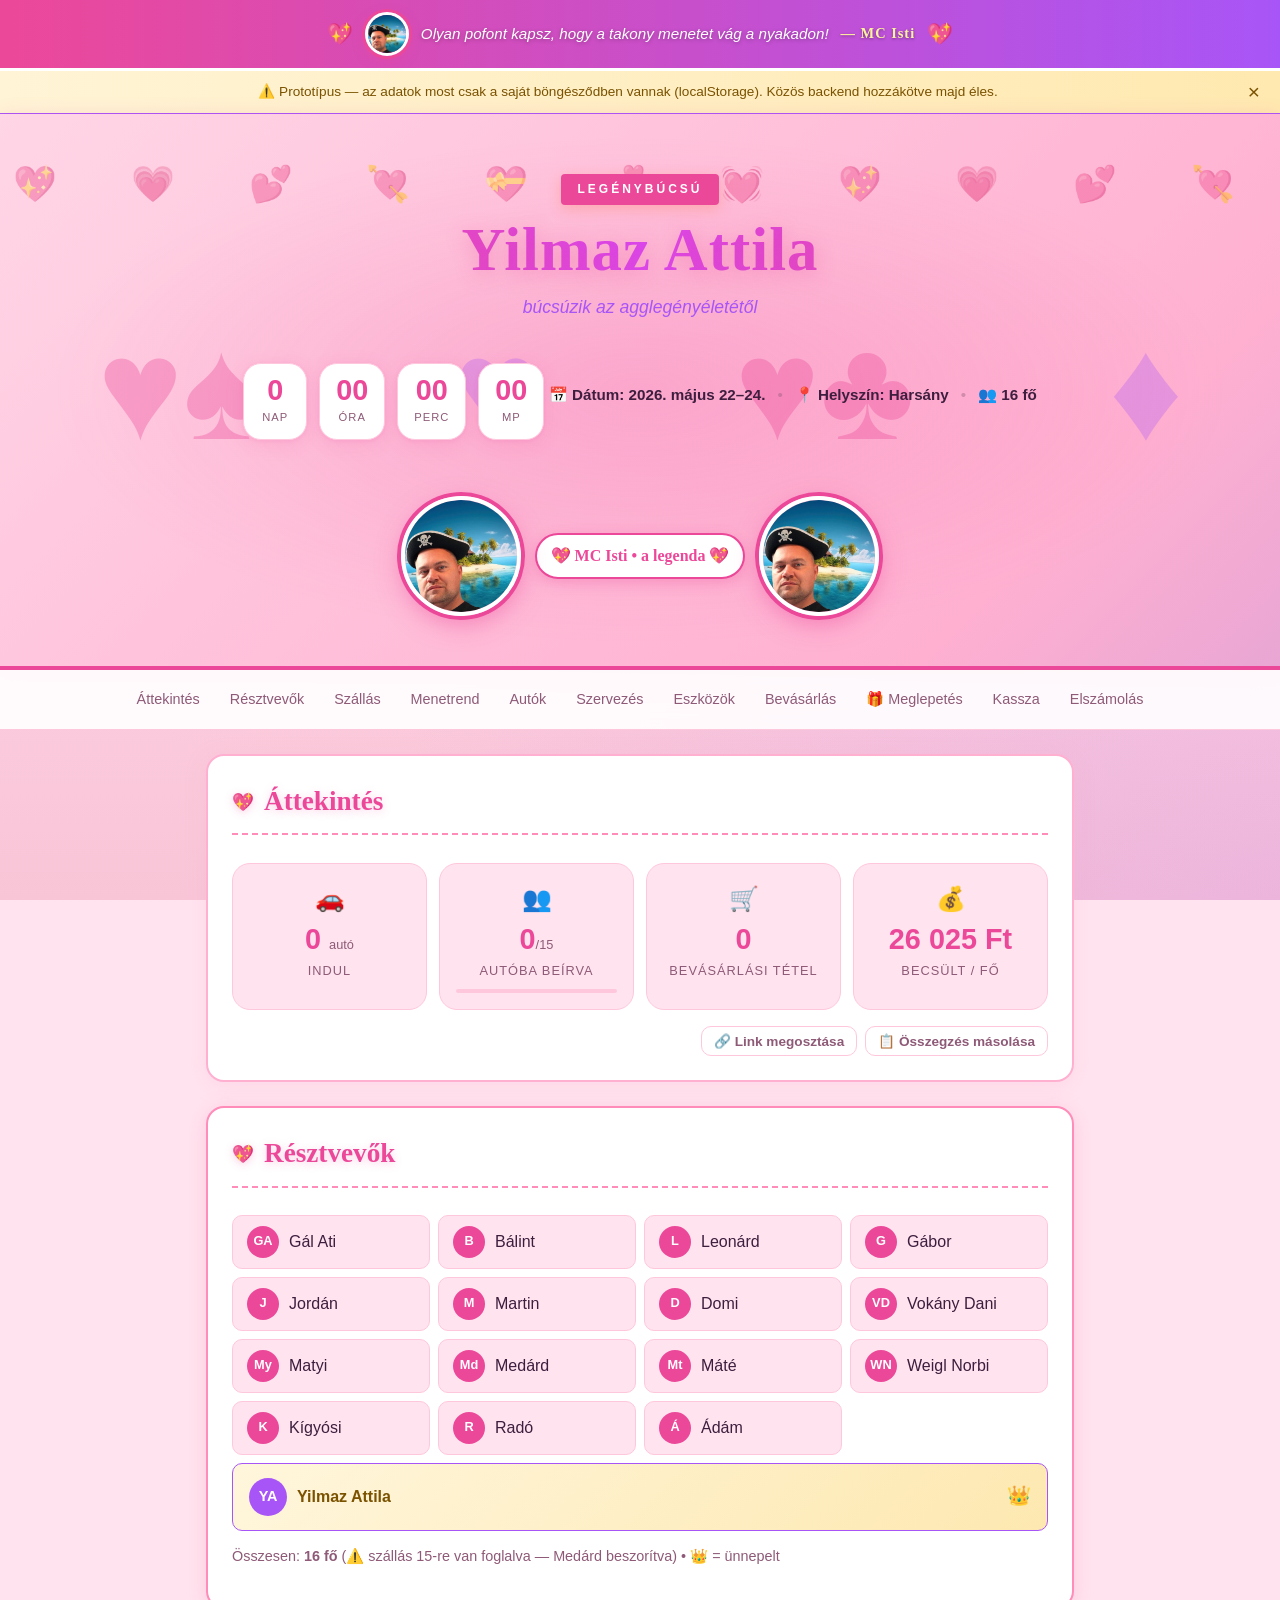
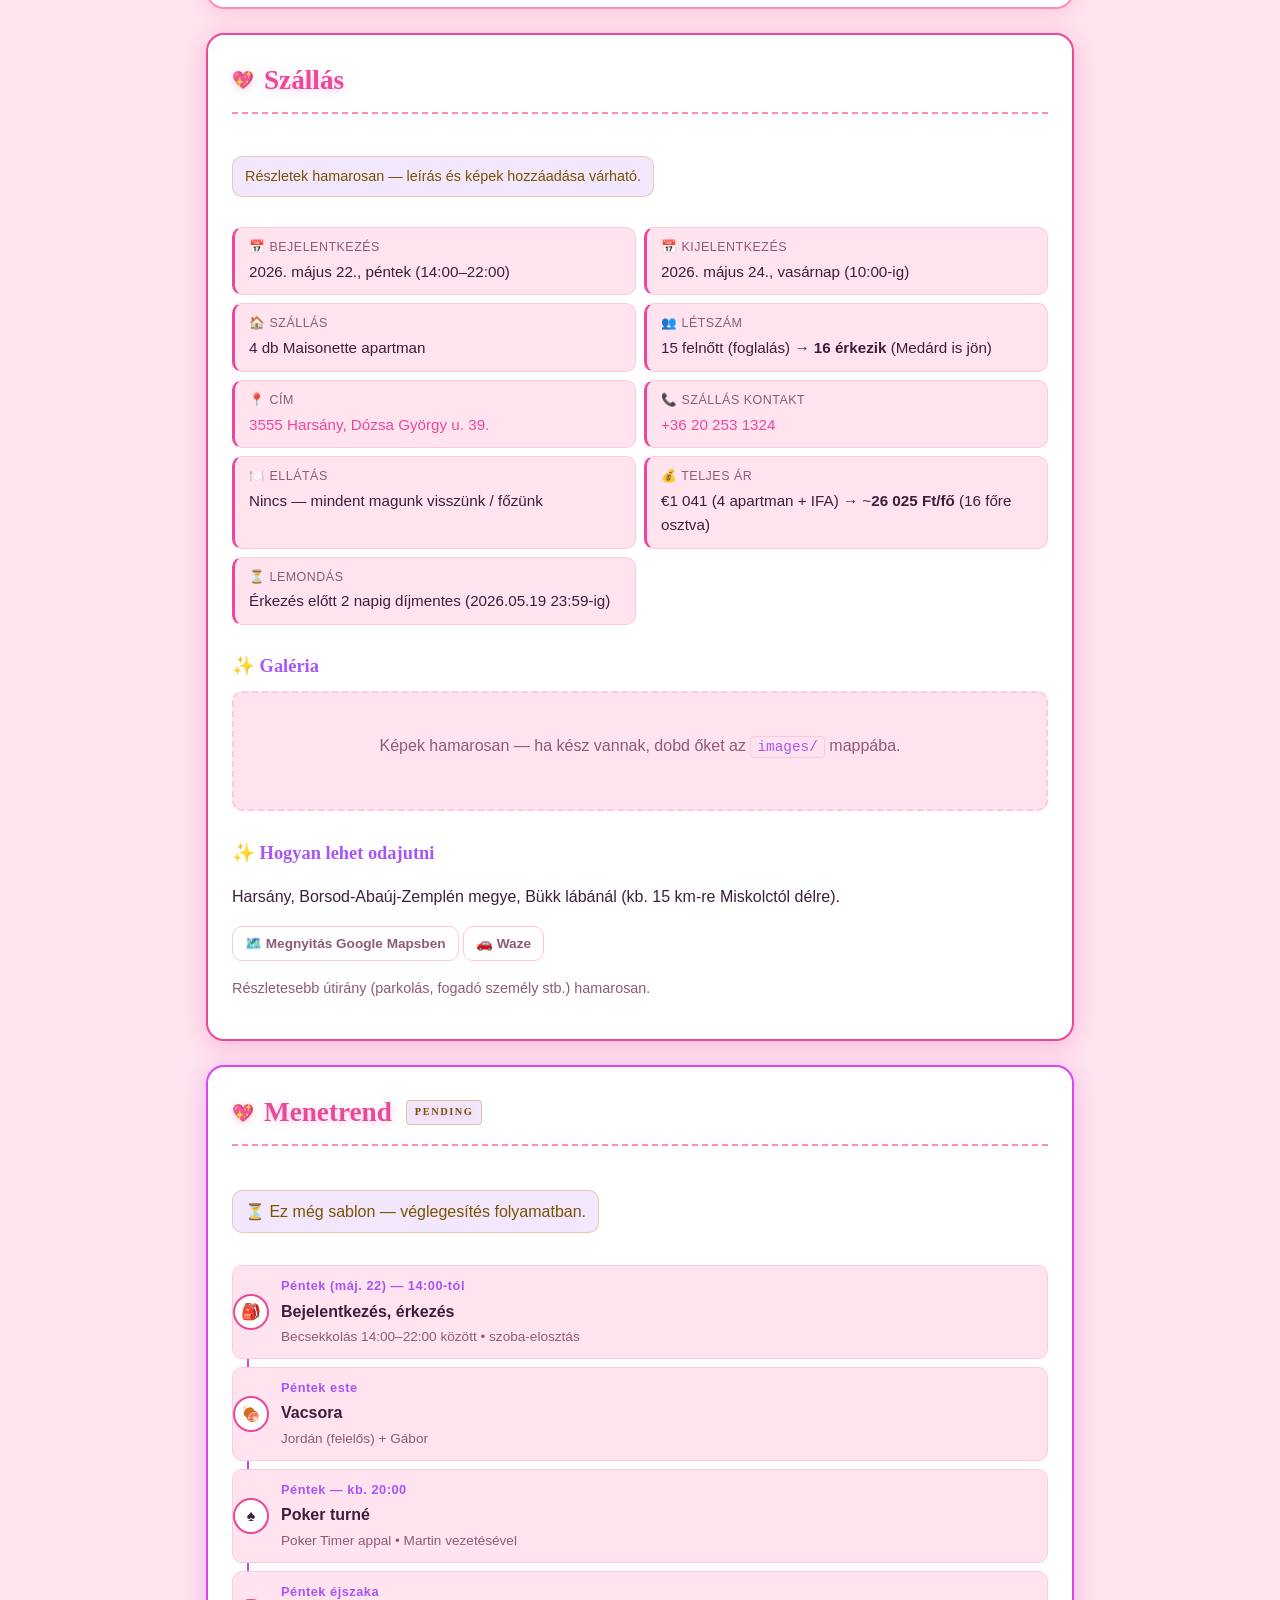
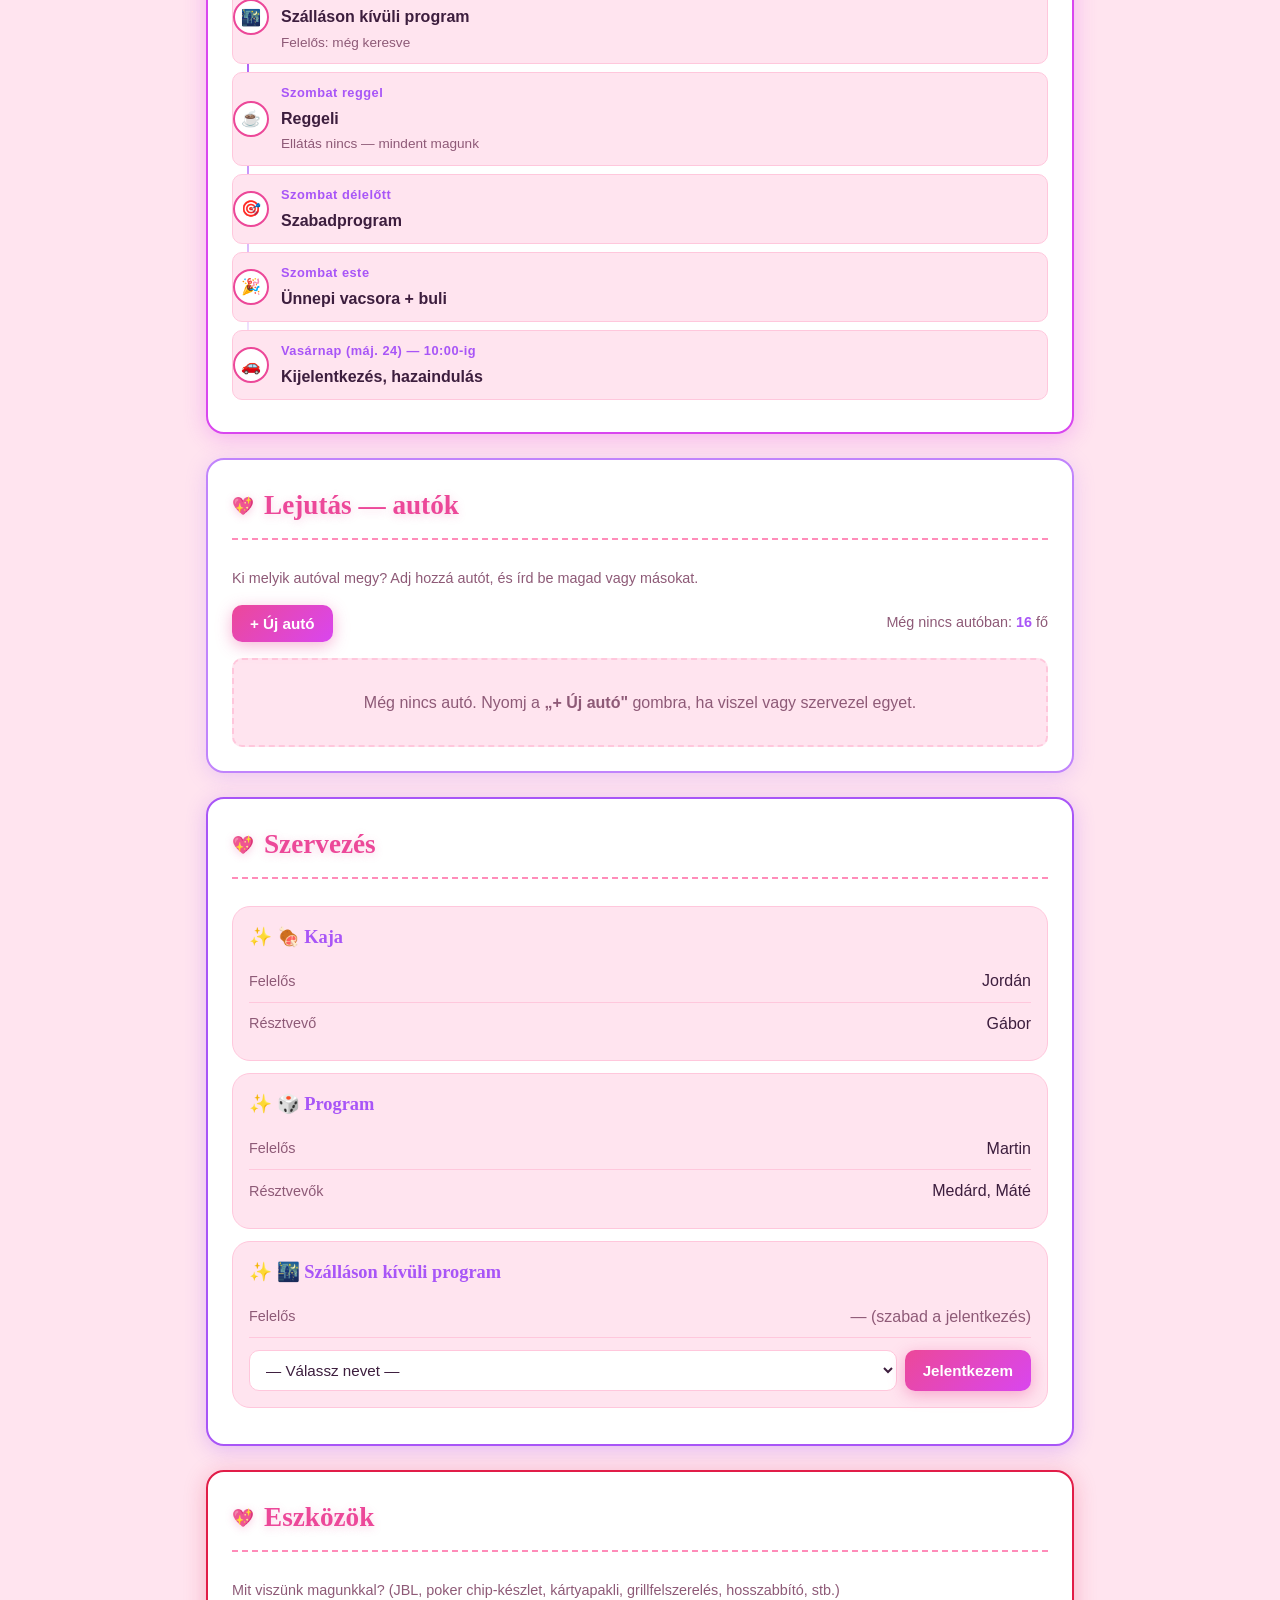
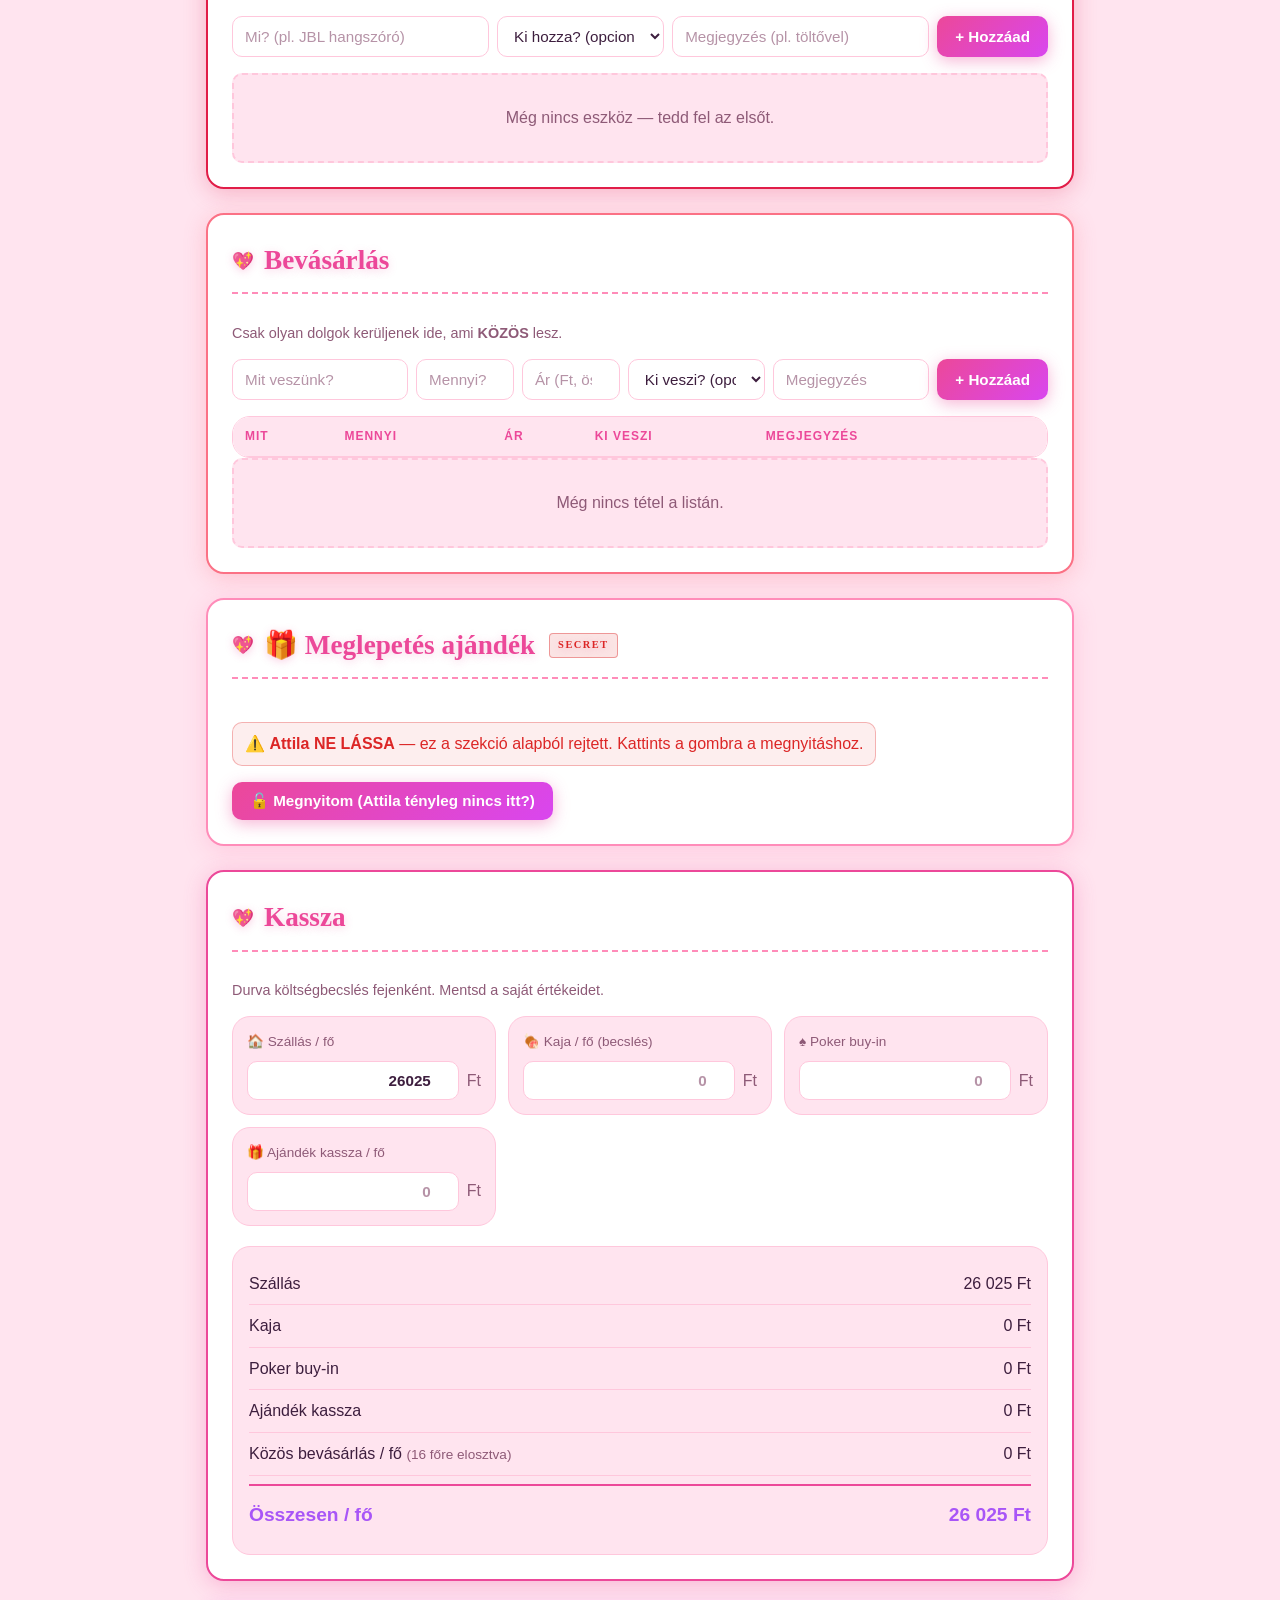
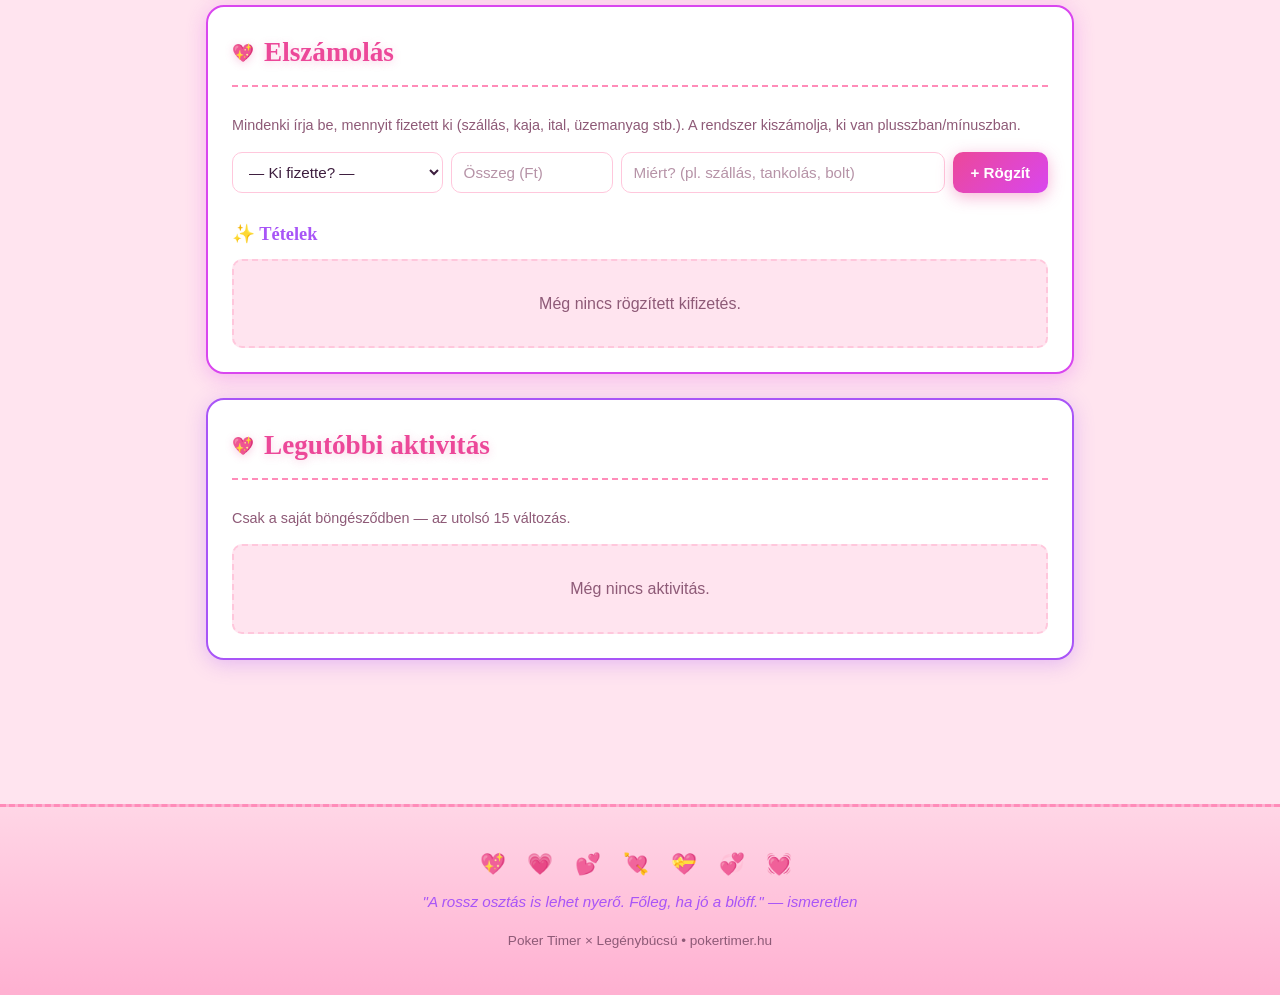
==== legenybucsu/index.html @ 1fa62fbf "Add legénybúcsú landing page at /legenybucsu/ Bachelor party organization page for Yilmaz Attila (20" ====
<!DOCTYPE html>
<html lang="hu">
<head>
    <meta charset="UTF-8">
    <meta name="viewport" content="width=device-width, initial-scale=1.0">
    <meta name="robots" content="noindex, nofollow">
    <meta name="theme-color" content="#0f1419">
    <title>Yilmaz Attila legénybúcsúja</title>
    <link rel="stylesheet" href="styles.css">
    <link rel="icon" href="data:image/svg+xml,%3Csvg xmlns='http://www.w3.org/2000/svg' viewBox='0 0 100 100'%3E%3Ctext y='.9em' font-size='90'%3E♠%3C/text%3E%3C/svg%3E">
</head>
<body>

<div class="quote-ticker" id="quoteTicker" aria-live="polite">
    <img class="quote-ticker-avatar" id="quoteTickerAvatar" src="images/mc-isti-1.jpg" alt="MC Isti" onerror="this.style.display='none'">
    <span class="quote-ticker-text" id="quoteTickerText">…</span>
    <span class="quote-ticker-author">— MC Isti</span>
</div>

<div class="prototype-banner" id="prototypeBanner">
    ⚠️ Prototípus — az adatok most csak a saját böngésződben vannak (localStorage). Közös backend hozzákötve majd éles.
    <button class="banner-dismiss" onclick="document.getElementById('prototypeBanner').style.display='none'" aria-label="Bezár">×</button>
</div>

<header class="hero">
    <div class="hero-suits" aria-hidden="true">
        <span>♠</span><span>♥</span><span>♣</span><span>♦</span>
    </div>
    <div class="hero-inner">
        <div class="hero-badge">LEGÉNYBÚCSÚ</div>
        <h1>Yilmaz Attila</h1>
        <p class="hero-subtitle">búcsúzik az agglegényéletétől</p>

        <div class="countdown" id="countdown" style="display:none;">
            <div class="countdown-item"><span class="countdown-value" id="cdDays">—</span><span class="countdown-label">nap</span></div>
            <div class="countdown-item"><span class="countdown-value" id="cdHours">—</span><span class="countdown-label">óra</span></div>
            <div class="countdown-item"><span class="countdown-value" id="cdMinutes">—</span><span class="countdown-label">perc</span></div>
            <div class="countdown-item"><span class="countdown-value" id="cdSeconds">—</span><span class="countdown-label">mp</span></div>
        </div>

        <div class="hero-meta">
            <span id="dateLabel">📅 <strong>Dátum: TBD</strong></span>
            <span class="dot">•</span>
            <span id="placeLabel">📍 <strong>Helyszín: TBD</strong></span>
            <span class="dot">•</span>
            <span>👥 <strong>16 fő</strong></span>
        </div>

        <div class="mc-isti-gallery">
            <img src="images/mc-isti-1.jpg" alt="MC Isti" class="mc-isti-photo" onerror="this.style.display='none'">
            <div class="mc-isti-caption">💖 MC Isti • a legenda 💖</div>
            <img src="images/mc-isti-2.jpg" alt="MC Isti" class="mc-isti-photo" onerror="this.style.display='none'">
        </div>
    </div>
</header>

<nav class="main-nav">
    <a href="#dashboard">Áttekintés</a>
    <a href="#reszvevok">Résztvevők</a>
    <a href="#szallas">Szállás</a>
    <a href="#menetrend">Menetrend</a>
    <a href="#lejutas">Autók</a>
    <a href="#szervezes">Szervezés</a>
    <a href="#eszkozok">Eszközök</a>
    <a href="#bevasarlas">Bevásárlás</a>
    <a href="#meglepetes">🎁 Meglepetés</a>
    <a href="#koltsegek">Kassza</a>
    <a href="#elszamolas">Elszámolás</a>
</nav>

<main>

<!-- DASHBOARD -->
<section id="dashboard" class="card dashboard">
    <h2>Áttekintés</h2>
    <div class="stat-grid">
        <div class="stat-item">
            <div class="stat-icon">🚗</div>
            <div class="stat-value"><span id="statCars">0</span> <span class="stat-sub">autó</span></div>
            <div class="stat-label">indul</div>
        </div>
        <div class="stat-item">
            <div class="stat-icon">👥</div>
            <div class="stat-value"><span id="statAssigned">0</span><span class="stat-sub">/15</span></div>
            <div class="stat-label">autóba beírva</div>
            <div class="progress-bar"><div class="progress-fill" id="assignedProgress"></div></div>
        </div>
        <div class="stat-item">
            <div class="stat-icon">🛒</div>
            <div class="stat-value"><span id="statShopItems">0</span></div>
            <div class="stat-label">bevásárlási tétel</div>
        </div>
        <div class="stat-item">
            <div class="stat-icon">💰</div>
            <div class="stat-value"><span id="statCostPerPerson">0</span> Ft</div>
            <div class="stat-label">becsült / fő</div>
        </div>
    </div>
    <div class="quick-actions">
        <button class="btn btn-ghost btn-sm" id="btnShare">🔗 Link megosztása</button>
        <button class="btn btn-ghost btn-sm" id="btnExport">📋 Összegzés másolása</button>
    </div>
</section>

<!-- RÉSZTVEVŐK -->
<section id="reszvevok" class="card">
    <h2>Résztvevők</h2>
    <ul class="participants" id="participantsList"></ul>
    <p class="muted">Összesen: <strong>16 fő</strong> (⚠️ szállás 15-re van foglalva — Medárd beszorítva) • 👑 = ünnepelt</p>
</section>

<!-- SZÁLLÁS -->
<section id="szallas" class="card">
    <h2>Szállás</h2>
    <p class="muted placeholder-note">Részletek hamarosan — leírás és képek hozzáadása várható.</p>

    <div class="szallas-facts">
        <div class="fact"><span class="fact-label">📅 Bejelentkezés</span><span class="fact-value">2026. május 22., péntek (14:00–22:00)</span></div>
        <div class="fact"><span class="fact-label">📅 Kijelentkezés</span><span class="fact-value">2026. május 24., vasárnap (10:00-ig)</span></div>
        <div class="fact"><span class="fact-label">🏠 Szállás</span><span class="fact-value">4 db Maisonette apartman</span></div>
        <div class="fact"><span class="fact-label">👥 Létszám</span><span class="fact-value">15 felnőtt (foglalás) → <strong>16 érkezik</strong> (Medárd is jön)</span></div>
        <div class="fact"><span class="fact-label">📍 Cím</span><span class="fact-value"><a href="https://maps.google.com/?q=3555+Hars%C3%A1ny%2C+D%C3%B3zsa+Gy%C3%B6rgy+u.+39." target="_blank" rel="noopener">3555 Harsány, Dózsa György u. 39.</a></span></div>
        <div class="fact"><span class="fact-label">📞 Szállás kontakt</span><span class="fact-value"><a href="tel:+36202531324">+36 20 253 1324</a></span></div>
        <div class="fact"><span class="fact-label">🍽️ Ellátás</span><span class="fact-value">Nincs — mindent magunk visszünk / főzünk</span></div>
        <div class="fact"><span class="fact-label">💰 Teljes ár</span><span class="fact-value">€1 041 (4 apartman + IFA) → ~<strong>26 025 Ft/fő</strong> (16 főre osztva)</span></div>
        <div class="fact"><span class="fact-label">⏳ Lemondás</span><span class="fact-value">Érkezés előtt 2 napig díjmentes (2026.05.19 23:59-ig)</span></div>
    </div>

    <h3>Galéria</h3>
    <div class="gallery" id="szallasGaleria">
        <div class="gallery-placeholder">Képek hamarosan — ha kész vannak, dobd őket az <code>images/</code> mappába.</div>
    </div>

    <h3>Hogyan lehet odajutni</h3>
    <p>Harsány, Borsod-Abaúj-Zemplén megye, Bükk lábánál (kb. 15 km-re Miskolctól délre).</p>
    <p>
        <a class="btn btn-ghost btn-sm" href="https://maps.google.com/?q=3555+Hars%C3%A1ny%2C+D%C3%B3zsa+Gy%C3%B6rgy+u.+39." target="_blank" rel="noopener">🗺️ Megnyitás Google Mapsben</a>
        <a class="btn btn-ghost btn-sm" href="https://waze.com/ul?q=3555%20Hars%C3%A1ny%2C%20D%C3%B3zsa%20Gy%C3%B6rgy%20u.%2039." target="_blank" rel="noopener">🚗 Waze</a>
    </p>
    <p class="muted">Részletesebb útirány (parkolás, fogadó személy stb.) hamarosan.</p>
</section>

<!-- MENETREND -->
<section id="menetrend" class="card">
    <h2>Menetrend <span class="pending-badge">PENDING</span></h2>
    <p class="placeholder-note">⏳ Ez még sablon — véglegesítés folyamatban.</p>
    <ol class="timeline" id="timelineList"></ol>
</section>

<!-- LEJUTÁS / AUTÓK -->
<section id="lejutas" class="card">
    <h2>Lejutás — autók</h2>
    <p class="muted">Ki melyik autóval megy? Adj hozzá autót, és írd be magad vagy másokat.</p>

    <div class="toolbar">
        <button class="btn btn-primary" id="btnAddCar">+ Új autó</button>
        <span class="stat">Még nincs autóban: <strong id="unassignedCount">15</strong> fő</span>
    </div>

    <div id="unassignedList" class="unassigned-list" style="display:none;"></div>

    <div id="carsContainer" class="cars-grid"></div>

    <div class="empty-state" id="carsEmpty" style="display:none;">
        Még nincs autó. Nyomj a <strong>„+ Új autó"</strong> gombra, ha viszel vagy szervezel egyet.
    </div>
</section>

<!-- SZERVEZÉS -->
<section id="szervezes" class="card">
    <h2>Szervezés</h2>

    <div class="category">
        <div class="category-header">
            <h3>🍖 Kaja</h3>
        </div>
        <div class="role-row">
            <span class="role-label">Felelős</span>
            <span class="role-value">Jordán</span>
        </div>
        <div class="role-row">
            <span class="role-label">Résztvevő</span>
            <span class="role-value">Gábor</span>
        </div>
    </div>

    <div class="category">
        <div class="category-header">
            <h3>🎲 Program</h3>
        </div>
        <div class="role-row">
            <span class="role-label">Felelős</span>
            <span class="role-value">Martin</span>
        </div>
        <div class="role-row">
            <span class="role-label">Résztvevők</span>
            <span class="role-value">Medárd, Máté</span>
        </div>
    </div>

    <div class="category">
        <div class="category-header">
            <h3>🌃 Szálláson kívüli program</h3>
        </div>
        <div class="role-row">
            <span class="role-label">Felelős</span>
            <span class="role-value" id="kulsoFelelosLabel">— (szabad a jelentkezés)</span>
        </div>
        <div class="volunteer-row" id="kulsoVolunteerRow">
            <select id="kulsoVolunteerSelect"></select>
            <button class="btn btn-primary" id="btnKulsoVolunteer">Jelentkezem</button>
        </div>
        <button class="btn btn-ghost btn-sm" id="btnKulsoClear" style="display:none;">Lemondom</button>
    </div>
</section>

<!-- ESZKÖZÖK -->
<section id="eszkozok" class="card">
    <h2>Eszközök</h2>
    <p class="muted">Mit viszünk magunkkal? (JBL, poker chip-készlet, kártyapakli, grillfelszerelés, hosszabbító, stb.)</p>

    <form class="eszkoz-form" id="eszkozForm">
        <input type="text" id="eszkozName" placeholder="Mi? (pl. JBL hangszóró)" required>
        <select id="eszkozBringer">
            <option value="">Ki hozza? (opcionális)</option>
        </select>
        <input type="text" id="eszkozNote" placeholder="Megjegyzés (pl. töltővel)">
        <button class="btn btn-primary" type="submit">+ Hozzáad</button>
    </form>

    <ul class="eszkoz-list" id="eszkozList"></ul>
    <div class="empty-state" id="eszkozEmpty">Még nincs eszköz — tedd fel az elsőt.</div>
</section>

<!-- BEVÁSÁRLÁS -->
<section id="bevasarlas" class="card">
    <h2>Bevásárlás</h2>
    <p class="muted">Csak olyan dolgok kerüljenek ide, ami <strong>KÖZÖS</strong> lesz.</p>

    <form class="shopping-form" id="shoppingForm">
        <input type="text" id="shopItem" placeholder="Mit veszünk?" required>
        <input type="text" id="shopQty" placeholder="Mennyi?" required>
        <input type="number" id="shopPrice" placeholder="Ár (Ft, összesen)" min="0" step="100">
        <select id="shopBuyer">
            <option value="">Ki veszi? (opcionális)</option>
        </select>
        <input type="text" id="shopNote" placeholder="Megjegyzés">
        <button class="btn btn-primary" type="submit">+ Hozzáad</button>
    </form>

    <div class="shopping-wrapper">
        <table class="shopping-table" id="shoppingTable">
            <thead>
                <tr>
                    <th>Mit</th>
                    <th>Mennyi</th>
                    <th>Ár</th>
                    <th>Ki veszi</th>
                    <th>Megjegyzés</th>
                    <th></th>
                </tr>
            </thead>
            <tbody id="shoppingTbody"></tbody>
            <tfoot id="shoppingTfoot"></tfoot>
        </table>
    </div>

    <div class="empty-state" id="shoppingEmpty">Még nincs tétel a listán.</div>
</section>

<!-- MEGLEPETÉS / AJÁNDÉK -->
<section id="meglepetes" class="card meglepetes-locked">
    <h2>🎁 Meglepetés ajándék <span class="pending-badge" style="background:rgba(220,38,38,0.12);color:#dc2626;border-color:rgba(220,38,38,0.4);">SECRET</span></h2>
    <p class="placeholder-note" style="color:#dc2626; background:rgba(220,38,38,0.08); border-color:rgba(220,38,38,0.3);">
        ⚠️ <strong>Attila NE LÁSSA</strong> — ez a szekció alapból rejtett. Kattints a gombra a megnyitáshoz.
    </p>

    <div class="meglepetes-content" id="meglepetesContent">
        <p class="muted">Ki mit hoz / mit vállal az ünnepelt meglepetésére, és ki mennyivel száll be a közös ajándékba.</p>

        <form class="meglepetes-form" id="meglepetesForm">
            <input type="text" id="meglepetesWhat" placeholder="Mi? (pl. gravírozott whisky üveg)" required>
            <select id="meglepetesWho">
                <option value="">Ki hozza / vállalja?</option>
            </select>
            <input type="number" id="meglepetesAmount" placeholder="Hozzájárulás (Ft)" min="0" step="500">
            <input type="text" id="meglepetesNote" placeholder="Megjegyzés">
            <button class="btn btn-primary" type="submit">+ Hozzáad</button>
        </form>

        <ul class="meglepetes-list" id="meglepetesList"></ul>
        <div class="empty-state" id="meglepetesEmpty">Még semmi — tedd fel az első ötletet.</div>
        <div class="meglepetes-total" id="meglepetesTotal"></div>
    </div>

    <button class="btn btn-ghost" id="btnMeglepetesLock">🔒 Bezárom</button>
    <button class="btn btn-primary" id="btnMeglepetesUnlock">🔓 Megnyitom (Attila tényleg nincs itt?)</button>
</section>

<!-- KÖLTSÉGEK / KASSZA -->
<section id="koltsegek" class="card">
    <h2>Kassza</h2>
    <p class="muted">Durva költségbecslés fejenként. Mentsd a saját értékeidet.</p>

    <div class="cost-inputs">
        <label class="cost-input">
            <span class="cost-label">🏠 Szállás / fő</span>
            <div class="cost-input-row">
                <input type="number" id="costAccommodation" min="0" step="1000" placeholder="0">
                <span>Ft</span>
            </div>
        </label>
        <label class="cost-input">
            <span class="cost-label">🍖 Kaja / fő (becslés)</span>
            <div class="cost-input-row">
                <input type="number" id="costFood" min="0" step="500" placeholder="0">
                <span>Ft</span>
            </div>
        </label>
        <label class="cost-input">
            <span class="cost-label">♠️ Poker buy-in</span>
            <div class="cost-input-row">
                <input type="number" id="costPoker" min="0" step="500" placeholder="0">
                <span>Ft</span>
            </div>
        </label>
        <label class="cost-input">
            <span class="cost-label">🎁 Ajándék kassza / fő</span>
            <div class="cost-input-row">
                <input type="number" id="costGift" min="0" step="500" placeholder="0">
                <span>Ft</span>
            </div>
        </label>
    </div>

    <div class="cost-breakdown" id="costBreakdown">
        <div class="cost-row"><span>Szállás</span><span id="cbAccommodation">0 Ft</span></div>
        <div class="cost-row"><span>Kaja</span><span id="cbFood">0 Ft</span></div>
        <div class="cost-row"><span>Poker buy-in</span><span id="cbPoker">0 Ft</span></div>
        <div class="cost-row"><span>Ajándék kassza</span><span id="cbGift">0 Ft</span></div>
        <div class="cost-row"><span>Közös bevásárlás / fő <span class="muted-inline">(16 főre elosztva)</span></span><span id="cbShopping">0 Ft</span></div>
        <div class="cost-row cost-total"><span>Összesen / fő</span><span id="cbTotal">0 Ft</span></div>
    </div>
</section>

<!-- ELSZÁMOLÁS -->
<section id="elszamolas" class="card">
    <h2>Elszámolás</h2>
    <p class="muted">Mindenki írja be, mennyit fizetett ki (szállás, kaja, ital, üzemanyag stb.). A rendszer kiszámolja, ki van plusszban/mínuszban.</p>

    <form class="payment-form" id="paymentForm">
        <select id="payWho" required>
            <option value="">— Ki fizette? —</option>
        </select>
        <input type="number" id="payAmount" placeholder="Összeg (Ft)" min="0" step="100" required>
        <input type="text" id="payDesc" placeholder="Miért? (pl. szállás, tankolás, bolt)" required>
        <button class="btn btn-primary" type="submit">+ Rögzít</button>
    </form>

    <div class="payment-summary" id="paymentSummary"></div>

    <h3>Tételek</h3>
    <ul class="payment-list" id="paymentList"></ul>
    <div class="empty-state" id="paymentEmpty">Még nincs rögzített kifizetés.</div>
</section>

<!-- AKTIVITÁS -->
<section id="aktivitas" class="card">
    <h2>Legutóbbi aktivitás</h2>
    <p class="muted">Csak a saját böngésződben — az utolsó 15 változás.</p>
    <ul class="activity-list" id="activityList"></ul>
    <div class="empty-state" id="activityEmpty">Még nincs aktivitás.</div>
</section>

</main>

<footer class="site-footer">
    <p class="quote" id="pokerQuote">"…"</p>
    <p>Poker Timer × Legénybúcsú • <a href="https://pokertimer.hu">pokertimer.hu</a></p>
</footer>

<button class="fab" id="scrollTopBtn" aria-label="Fel">↑</button>

<!-- CAR MODAL -->
<div class="modal-backdrop" id="modalBackdrop">
    <div class="modal" id="carModal">
        <h3 id="carModalTitle">Új autó</h3>
        <form id="carForm">
            <label>Sofőr
                <select id="carDriver" required></select>
            </label>
            <label>Férőhely (sofőrrel együtt)
                <input type="number" id="carSeats" min="2" max="9" value="5" required>
            </label>
            <label>Indulás helye
                <input type="text" id="carFrom" placeholder="pl. Budapest, Deák tér">
            </label>
            <label>Indulási időpont
                <input type="text" id="carDeparture" placeholder="pl. péntek 15:00">
            </label>
            <label>Megjegyzés
                <input type="text" id="carNote" placeholder="pl. sörrel, hangosan">
            </label>
            <div class="modal-actions">
                <button type="button" class="btn btn-ghost" id="carCancel">Mégse</button>
                <button type="submit" class="btn btn-primary">Mentés</button>
            </div>
        </form>
    </div>
</div>

<div class="toast" id="toast" role="status" aria-live="polite"></div>

<script src="app.js"></script>
</body>
</html>
---- legenybucsu/styles.css ----
:root {
    --bg: #ffe4ef;
    --bg-elevated: #ffffff;
    --bg-card: #ffffff;
    --border: #ffc7dc;
    --border-strong: #ff8cb9;
    --text: #3d1e3e;
    --text-muted: #8e5a77;
    --text-dim: #b693a7;
    --accent: #ec4899;
    --accent-hover: #db2777;
    --accent-soft: rgba(236, 72, 153, 0.14);
    --gold: #a855f7;
    --gold-soft: rgba(168, 85, 247, 0.14);
    --danger: #e11d48;
    --success: #22c55e;
    --radius: 18px;
    --radius-sm: 10px;
    --shadow: 0 4px 18px rgba(236, 72, 153, 0.15), 0 1px 4px rgba(236, 72, 153, 0.1);
    --shadow-lg: 0 15px 50px rgba(236, 72, 153, 0.3);
    --transition: 0.18s ease;
}

* { box-sizing: border-box; }

html { scroll-behavior: smooth; }
html, body {
    margin: 0;
    padding: 0;
    background: var(--bg);
    color: var(--text);
    font-family: -apple-system, BlinkMacSystemFont, 'Segoe UI', Roboto, sans-serif;
    font-size: 16px;
    line-height: 1.6;
    min-height: 100vh;
    -webkit-font-smoothing: antialiased;
    text-rendering: optimizeLegibility;
}

body {
    background:
        radial-gradient(ellipse at top left, rgba(236, 72, 153, 0.18), transparent 50%),
        radial-gradient(ellipse at bottom right, rgba(168, 85, 247, 0.15), transparent 50%),
        radial-gradient(ellipse at center, rgba(255, 182, 193, 0.12), transparent 70%),
        linear-gradient(180deg, #ffe4ef 0%, #ffd1e3 50%, #f8c5d7 100%);
    background-attachment: fixed;
}

/* Floating hearts background */
body::before {
    content: '♥ ♥ ♥ ♥ ♥ ♥ ♥ ♥ ♥ ♥ ♥ ♥ ♥ ♥ ♥ ♥';
    position: fixed;
    inset: 0;
    font-size: 2rem;
    color: rgba(236, 72, 153, 0.12);
    white-space: pre-wrap;
    word-spacing: 80px;
    line-height: 120px;
    padding: 20px;
    pointer-events: none;
    z-index: 0;
    animation: floatHearts 25s linear infinite;
}
@keyframes floatHearts {
    from { transform: translateY(100vh) rotate(0deg); }
    to { transform: translateY(-100vh) rotate(360deg); }
}

h2, h3 { font-family: 'Comic Sans MS', 'Chalkboard SE', 'Marker Felt', cursive; }

.hero h1 {
    font-family: 'Comic Sans MS', 'Chalkboard SE', 'Marker Felt', cursive !important;
    background: linear-gradient(90deg, #ec4899, #d946ef, #ec4899);
    -webkit-background-clip: text;
    background-clip: text;
    -webkit-text-fill-color: transparent;
    text-shadow: 0 4px 20px rgba(236, 72, 153, 0.35);
}

h1, h2, h3, h4 { margin: 0 0 0.5em; font-weight: 700; }
h2 {
    color: var(--accent);
    font-size: 1.7rem;
    border-bottom: 2px dashed var(--border-strong);
    padding-bottom: 10px;
    margin-bottom: 1em;
    display: flex;
    align-items: center;
    gap: 10px;
    text-shadow: 0 2px 8px rgba(236, 72, 153, 0.25);
}
h2::before { content: '💖'; font-size: 1.1rem; }
h3 { color: var(--gold); font-size: 1.15rem; margin-top: 1.5em; }
h3::before { content: '✨ '; }

a { color: var(--accent); text-decoration: none; transition: color var(--transition); }
a:hover { color: var(--accent-hover); text-decoration: underline; }

.muted { color: var(--text-muted); font-size: 0.9rem; }
.muted-inline { color: var(--text-muted); font-size: 0.85em; font-weight: normal; }

code {
    background: var(--bg);
    padding: 2px 6px;
    border-radius: 4px;
    font-size: 0.9em;
    color: var(--gold);
    border: 1px solid var(--border);
}

/* ---------- QUOTE TICKER (MC Isti) ---------- */
.quote-ticker {
    background: linear-gradient(90deg, #ec4899, #a855f7, #ec4899);
    background-size: 200% 100%;
    animation: shimmer 8s ease-in-out infinite;
    color: #fff;
    padding: 12px 16px;
    font-size: 0.95rem;
    text-align: center;
    display: flex;
    align-items: center;
    justify-content: center;
    gap: 12px;
    flex-wrap: wrap;
    border-bottom: 3px solid #fff;
    min-height: 50px;
    box-shadow: 0 4px 15px rgba(236, 72, 153, 0.4);
    position: relative;
    z-index: 10;
}
@keyframes shimmer {
    0%, 100% { background-position: 0% 50%; }
    50% { background-position: 100% 50%; }
}
.quote-ticker::before, .quote-ticker::after {
    content: '💖';
    font-size: 1.3rem;
    animation: pulse 1.5s ease-in-out infinite;
}
@keyframes pulse {
    0%, 100% { transform: scale(1); }
    50% { transform: scale(1.25); }
}
.quote-ticker-avatar {
    width: 44px;
    height: 44px;
    border-radius: 50%;
    object-fit: cover;
    border: 3px solid #fff;
    flex-shrink: 0;
    box-shadow: 0 0 0 3px #ec4899, 0 4px 12px rgba(236, 72, 153, 0.5);
    animation: wobble 3s ease-in-out infinite;
}
@keyframes wobble {
    0%, 100% { transform: rotate(-4deg); }
    50% { transform: rotate(4deg); }
}
.quote-ticker-text {
    font-style: italic;
    color: #fff;
    font-weight: 500;
    text-shadow: 0 1px 4px rgba(0, 0, 0, 0.3);
    transition: opacity 0.4s ease;
    max-width: 720px;
}
.quote-ticker-text.fading { opacity: 0; }
.quote-ticker-author {
    color: #fff3a0;
    font-weight: 900;
    font-size: 0.9rem;
    letter-spacing: 1px;
    flex-shrink: 0;
    text-shadow: 0 1px 3px rgba(0, 0, 0, 0.4);
    font-family: 'Comic Sans MS', cursive;
}
@media (max-width: 600px) {
    .quote-ticker { font-size: 0.85rem; padding: 8px 12px; }
}

/* ---------- PROTOTYPE BANNER ---------- */
.prototype-banner {
    background: linear-gradient(90deg, #fff4d6, #ffe9b0);
    border-bottom: 1px solid var(--gold);
    color: #7a5200;
    padding: 10px 40px 10px 16px;
    font-size: 0.85rem;
    text-align: center;
    position: relative;
}
.banner-dismiss {
    position: absolute;
    right: 12px;
    top: 50%;
    transform: translateY(-50%);
    background: transparent;
    border: none;
    color: #7a5200;
    font-size: 1.3rem;
    cursor: pointer;
    line-height: 1;
    padding: 4px 8px;
    border-radius: 4px;
    transition: background var(--transition);
}
.banner-dismiss:hover { background: rgba(122, 82, 0, 0.1); }

/* ---------- HERO ---------- */
.hero {
    background:
        radial-gradient(ellipse at center, rgba(236, 72, 153, 0.2) 0%, transparent 65%),
        linear-gradient(135deg, #ffd6e6 0%, #ffc2db 40%, #ffb0d1 80%, #e9a6d4 100%);
    border-bottom: 4px solid var(--accent);
    padding: 60px 20px 50px;
    text-align: center;
    position: relative;
    overflow: hidden;
    box-shadow: 0 4px 20px rgba(236, 72, 153, 0.2);
}
.hero::after {
    content: '💖 💗 💕 💘 💝 💞 💓 💖 💗 💕 💘';
    position: absolute;
    inset: 0;
    font-size: 2.2rem;
    letter-spacing: 2rem;
    line-height: 5rem;
    color: rgba(255, 255, 255, 0.45);
    pointer-events: none;
    user-select: none;
    white-space: pre-wrap;
    overflow: hidden;
    padding: 30px 10px;
}
.hero-suits {
    position: absolute;
    inset: 0;
    display: flex;
    justify-content: space-around;
    align-items: center;
    font-size: clamp(4rem, 15vw, 9rem);
    color: rgba(255, 255, 255, 0.25);
    pointer-events: none;
    user-select: none;
    z-index: 1;
}
.hero-suits span:nth-child(1)::before, .hero-suits span:nth-child(3)::before { content: '♥'; }
.hero-suits span:nth-child(1), .hero-suits span:nth-child(3) { color: rgba(236, 72, 153, 0.35); }
.hero-suits span:nth-child(2), .hero-suits span:nth-child(4) { color: rgba(168, 85, 247, 0.3); }

.hero-inner { max-width: 800px; margin: 0 auto; position: relative; z-index: 1; }
.hero-badge {
    display: inline-block;
    background: var(--accent);
    color: #fff;
    font-size: 0.75rem;
    font-weight: 700;
    letter-spacing: 3px;
    padding: 6px 16px;
    border-radius: 4px;
    margin-bottom: 1em;
    box-shadow: 0 4px 14px rgba(255, 107, 53, 0.25);
}
.hero h1 {
    font-size: clamp(2rem, 7vw, 3.8rem);
    color: var(--text);
    margin: 0;
    letter-spacing: 1px;
    line-height: 1.1;
}
.hero-subtitle {
    color: var(--gold);
    font-style: italic;
    margin: 0.5em 0 1.5em;
    font-size: clamp(0.9rem, 2.5vw, 1.1rem);
}

.countdown {
    display: inline-flex;
    gap: 12px;
    margin: 1em auto 1.5em;
    flex-wrap: wrap;
    justify-content: center;
}
.countdown-item {
    background: #ffffff;
    border: 1px solid var(--border);
    border-radius: var(--radius);
    padding: 12px 16px;
    min-width: 64px;
    text-align: center;
    box-shadow: var(--shadow);
}
.countdown-value {
    display: block;
    font-size: 1.8rem;
    font-weight: 700;
    color: var(--accent);
    line-height: 1;
    font-variant-numeric: tabular-nums;
}
.countdown-label {
    display: block;
    font-size: 0.7rem;
    text-transform: uppercase;
    letter-spacing: 1px;
    color: var(--text-muted);
    margin-top: 4px;
}

.hero-meta {
    display: inline-flex;
    flex-wrap: wrap;
    gap: 8px 12px;
    align-items: center;
    color: var(--text-muted);
    font-size: 0.95rem;
    justify-content: center;
    max-width: 600px;
}
.hero-meta strong { color: var(--text); font-weight: 600; }

.mc-isti-gallery {
    margin-top: 2em;
    display: flex;
    justify-content: center;
    align-items: center;
    gap: 14px;
    flex-wrap: wrap;
    position: relative;
    z-index: 2;
}
.mc-isti-photo {
    width: 120px;
    height: 120px;
    object-fit: cover;
    border-radius: 50%;
    border: 4px solid #fff;
    box-shadow: 0 0 0 4px #ec4899, 0 8px 24px rgba(236, 72, 153, 0.5);
    transition: transform var(--transition);
}
.mc-isti-photo:nth-child(1) { transform: rotate(-4deg); }
.mc-isti-photo:nth-child(3) { transform: rotate(4deg); }
.mc-isti-photo:hover {
    transform: scale(1.08) rotate(0deg);
    box-shadow: 0 0 0 4px #d946ef, 0 12px 32px rgba(217, 70, 239, 0.6);
}
.mc-isti-caption {
    font-family: 'Comic Sans MS', cursive;
    color: var(--accent);
    font-weight: 700;
    background: #fff;
    padding: 8px 14px;
    border-radius: 50px;
    box-shadow: 0 4px 14px rgba(236, 72, 153, 0.3);
    border: 2px solid var(--accent);
    animation: wobble 3s ease-in-out infinite;
}
@media (max-width: 500px) {
    .mc-isti-photo { width: 90px; height: 90px; }
    .mc-isti-caption { font-size: 0.85rem; padding: 6px 12px; }
}
.hero-meta .dot { opacity: 0.4; }

/* ---------- NAV ---------- */
.main-nav {
    position: sticky;
    top: 0;
    background: rgba(255, 255, 255, 0.9);
    backdrop-filter: blur(12px);
    border-bottom: 1px solid var(--border);
    padding: 10px 12px;
    display: flex;
    gap: 2px;
    justify-content: center;
    flex-wrap: nowrap;
    overflow-x: auto;
    z-index: 100;
    scrollbar-width: thin;
}
.main-nav::-webkit-scrollbar { height: 3px; }
.main-nav::-webkit-scrollbar-thumb { background: var(--border); }
.main-nav a {
    color: var(--text-muted);
    padding: 8px 14px;
    border-radius: var(--radius-sm);
    font-size: 0.9rem;
    font-weight: 500;
    white-space: nowrap;
    transition: all var(--transition);
}
.main-nav a:hover {
    color: var(--text);
    background: var(--bg);
    text-decoration: none;
}

/* ---------- LAYOUT ---------- */
main {
    max-width: 900px;
    margin: 0 auto;
    padding: 24px 16px 80px;
}

.card {
    background: var(--bg-card);
    border: 2px solid var(--border);
    border-radius: var(--radius);
    padding: 24px;
    margin-bottom: 24px;
    scroll-margin-top: 70px;
    box-shadow: var(--shadow);
    animation: fadeInUp 0.5s ease both;
    position: relative;
    z-index: 1;
    transition: transform var(--transition), box-shadow var(--transition);
}
.card:hover {
    box-shadow: 0 10px 30px rgba(236, 72, 153, 0.25), 0 1px 4px rgba(236, 72, 153, 0.1);
    transform: translateY(-2px);
}
/* Rotating accent per section */
main > .card:nth-of-type(1) { border-color: #ffb0d1; box-shadow: 0 4px 20px rgba(255, 176, 209, 0.25); }
main > .card:nth-of-type(2) { border-color: #ff8cb9; box-shadow: 0 4px 20px rgba(255, 140, 185, 0.3); }
main > .card:nth-of-type(3) { border-color: #ec4899; box-shadow: 0 4px 22px rgba(236, 72, 153, 0.3); }
main > .card:nth-of-type(4) { border-color: #d946ef; box-shadow: 0 4px 22px rgba(217, 70, 239, 0.3); }
main > .card:nth-of-type(5) { border-color: #c084fc; box-shadow: 0 4px 20px rgba(192, 132, 252, 0.3); }
main > .card:nth-of-type(6) { border-color: #a855f7; box-shadow: 0 4px 20px rgba(168, 85, 247, 0.3); }
main > .card:nth-of-type(7) { border-color: #e11d48; box-shadow: 0 4px 22px rgba(225, 29, 72, 0.25); }
main > .card:nth-of-type(8) { border-color: #fb7185; box-shadow: 0 4px 22px rgba(251, 113, 133, 0.3); }
main > .card:nth-of-type(9) { border-color: #ff8cb9; box-shadow: 0 4px 22px rgba(255, 140, 185, 0.3); }
main > .card:nth-of-type(10) { border-color: #ec4899; box-shadow: 0 4px 22px rgba(236, 72, 153, 0.3); }
main > .card:nth-of-type(11) { border-color: #d946ef; box-shadow: 0 4px 20px rgba(217, 70, 239, 0.3); }
main > .card:nth-of-type(12) { border-color: #a855f7; box-shadow: 0 4px 20px rgba(168, 85, 247, 0.3); }

/* ensure the body hearts don't sit in front of clickable elements */
main, .hero, .site-footer, .main-nav, .prototype-banner, .quote-ticker, .fab, .modal-backdrop, .toast {
    position: relative;
    z-index: 2;
}
.card:nth-child(1) { animation-delay: 0.05s; }
.card:nth-child(2) { animation-delay: 0.1s; }
.card:nth-child(3) { animation-delay: 0.15s; }
.card:nth-child(4) { animation-delay: 0.2s; }

@keyframes fadeInUp {
    from { opacity: 0; transform: translateY(12px); }
    to { opacity: 1; transform: translateY(0); }
}

/* ---------- DASHBOARD ---------- */
.dashboard .stat-grid {
    display: grid;
    grid-template-columns: repeat(auto-fit, minmax(150px, 1fr));
    gap: 12px;
    margin-bottom: 16px;
}
.stat-item {
    background: var(--bg);
    border: 1px solid var(--border);
    border-radius: var(--radius);
    padding: 16px;
    text-align: center;
    transition: all var(--transition);
}
.stat-item:hover {
    transform: translateY(-2px);
    border-color: var(--border-strong);
    box-shadow: var(--shadow);
}
.stat-icon { font-size: 1.5rem; margin-bottom: 4px; }
.stat-value {
    font-size: 1.8rem;
    font-weight: 700;
    color: var(--accent);
    line-height: 1.2;
    font-variant-numeric: tabular-nums;
}
.stat-sub { font-size: 0.8rem; color: var(--text-muted); font-weight: 500; }
.stat-label {
    font-size: 0.8rem;
    color: var(--text-muted);
    text-transform: uppercase;
    letter-spacing: 1px;
    margin-top: 4px;
}
.progress-bar {
    background: var(--border);
    height: 4px;
    border-radius: 2px;
    overflow: hidden;
    margin-top: 8px;
}
.progress-fill {
    height: 100%;
    background: linear-gradient(90deg, var(--accent), var(--gold));
    width: 0%;
    transition: width 0.5s ease;
}

.quick-actions {
    display: flex;
    flex-wrap: wrap;
    gap: 8px;
    justify-content: flex-end;
    margin-top: 8px;
}

/* ---------- PARTICIPANTS ---------- */
.participants {
    list-style: none;
    padding: 0;
    margin: 0;
    display: grid;
    grid-template-columns: repeat(auto-fill, minmax(180px, 1fr));
    gap: 8px;
}
.participants li {
    background: var(--bg);
    padding: 10px 14px;
    border-radius: var(--radius-sm);
    border: 1px solid var(--border);
    display: flex;
    align-items: center;
    gap: 10px;
    transition: all var(--transition);
}
.participants li:hover {
    border-color: var(--accent);
    transform: translateX(2px);
}
.participants li.celebrant {
    background: linear-gradient(135deg, #fff6dc, #fde8b0);
    border-color: var(--gold);
    color: #7a5200;
    font-weight: 600;
    grid-column: 1/-1;
    padding: 14px 16px;
}
.participants li.celebrant:hover {
    border-color: var(--gold);
    transform: translateX(2px);
    box-shadow: 0 4px 20px rgba(198, 138, 0, 0.25);
}
.participants .avatar {
    width: 32px;
    height: 32px;
    border-radius: 50%;
    background: var(--accent);
    color: #fff;
    display: flex;
    align-items: center;
    justify-content: center;
    font-weight: 700;
    font-size: 0.8rem;
    flex-shrink: 0;
}
.participants li.celebrant .avatar {
    background: var(--gold);
    color: #fff;
    width: 38px;
    height: 38px;
    font-size: 0.9rem;
}
.participants .crown { margin-left: auto; font-size: 1.2rem; }

/* ---------- SZÁLLÁS ---------- */
.placeholder-note {
    color: #7a5200;
    background: var(--gold-soft);
    padding: 8px 12px;
    border-radius: var(--radius-sm);
    display: inline-block;
    border: 1px solid rgba(198, 138, 0, 0.3);
}
.placeholder-text {
    background: var(--bg);
    padding: 16px;
    border-radius: var(--radius-sm);
    border-left: 3px solid var(--gold);
    color: var(--text-muted);
    font-style: italic;
    margin: 0.5em 0;
}
.gallery {
    display: grid;
    grid-template-columns: repeat(auto-fill, minmax(160px, 1fr));
    gap: 8px;
    min-height: 120px;
}
.gallery img {
    width: 100%;
    aspect-ratio: 4/3;
    object-fit: cover;
    border-radius: var(--radius-sm);
    cursor: pointer;
    transition: transform var(--transition);
    border: 1px solid var(--border);
}
.gallery img:hover { transform: scale(1.03); }
.gallery-placeholder {
    grid-column: 1/-1;
    background: var(--bg);
    padding: 40px;
    text-align: center;
    border-radius: var(--radius-sm);
    color: var(--text-muted);
    border: 2px dashed var(--border);
}

/* ---------- PENDING BADGE ---------- */
.pending-badge {
    display: inline-block;
    background: var(--gold-soft);
    color: #7a5200;
    border: 1px solid rgba(198, 138, 0, 0.4);
    font-size: 0.65rem;
    font-weight: 700;
    letter-spacing: 1.5px;
    padding: 3px 8px;
    border-radius: 4px;
    vertical-align: middle;
    margin-left: 4px;
}

/* ---------- SZÁLLÁS FACTS ---------- */
.szallas-facts {
    display: grid;
    grid-template-columns: repeat(auto-fit, minmax(280px, 1fr));
    gap: 8px;
    margin: 1em 0;
}
.fact {
    display: flex;
    flex-direction: column;
    gap: 2px;
    padding: 10px 14px;
    background: var(--bg);
    border: 1px solid var(--border);
    border-radius: var(--radius-sm);
    border-left: 3px solid var(--accent);
}
.fact-label {
    font-size: 0.78rem;
    color: var(--text-muted);
    font-weight: 500;
    text-transform: uppercase;
    letter-spacing: 0.5px;
}
.fact-value { color: var(--text); font-weight: 500; font-size: 0.95rem; }
.fact-value a { color: var(--accent); }

/* ---------- TIMELINE ---------- */
.timeline {
    list-style: none;
    padding: 0;
    margin: 1em 0 0;
    position: relative;
}
.timeline::before {
    content: '';
    position: absolute;
    left: 15px;
    top: 8px;
    bottom: 8px;
    width: 2px;
    background: linear-gradient(180deg, var(--accent), var(--gold), transparent);
}
.timeline-item {
    position: relative;
    padding: 10px 12px 10px 48px;
    margin-bottom: 8px;
    background: var(--bg);
    border: 1px solid var(--border);
    border-radius: var(--radius-sm);
    transition: all var(--transition);
}
.timeline-item:hover {
    border-color: var(--accent);
    transform: translateX(2px);
}
.timeline-item::before {
    content: attr(data-icon);
    position: absolute;
    left: 0;
    top: 50%;
    transform: translateY(-50%);
    width: 32px;
    height: 32px;
    background: var(--bg-card);
    border: 2px solid var(--accent);
    border-radius: 50%;
    display: flex;
    align-items: center;
    justify-content: center;
    font-size: 1rem;
}
.timeline-time {
    display: block;
    font-size: 0.8rem;
    color: var(--gold);
    font-weight: 600;
    letter-spacing: 0.5px;
}
.timeline-title {
    display: block;
    font-weight: 600;
    color: var(--text);
    margin-top: 2px;
}
.timeline-note {
    display: block;
    font-size: 0.85rem;
    color: var(--text-muted);
    margin-top: 2px;
}

/* ---------- AUTÓK ---------- */
.toolbar {
    display: flex;
    justify-content: space-between;
    align-items: center;
    gap: 12px;
    margin-bottom: 16px;
    flex-wrap: wrap;
}
.stat { color: var(--text-muted); font-size: 0.9rem; }
.stat strong { color: var(--gold); }

.unassigned-list {
    background: var(--gold-soft);
    border: 1px solid rgba(198, 138, 0, 0.3);
    border-radius: var(--radius-sm);
    padding: 10px 14px;
    margin-bottom: 16px;
    font-size: 0.9rem;
    color: #7a5200;
}
.unassigned-list strong { color: var(--text); }
.unassigned-chip {
    display: inline-block;
    background: #fff;
    padding: 2px 8px;
    border-radius: 12px;
    margin: 2px 4px 2px 0;
    font-size: 0.85rem;
    color: var(--text);
    border: 1px solid rgba(198, 138, 0, 0.3);
}

.cars-grid {
    display: grid;
    grid-template-columns: repeat(auto-fill, minmax(280px, 1fr));
    gap: 16px;
}

.car {
    background: var(--bg);
    border: 1px solid var(--border);
    border-radius: var(--radius);
    padding: 16px;
    display: flex;
    flex-direction: column;
    gap: 8px;
    transition: all var(--transition);
    animation: fadeInUp 0.3s ease both;
}
.car:hover { border-color: var(--border-strong); box-shadow: var(--shadow); }
.car.full { border-color: var(--success); }
.car-header {
    display: flex;
    justify-content: space-between;
    align-items: flex-start;
    gap: 8px;
    margin-bottom: 4px;
}
.car-driver {
    font-weight: 700;
    color: var(--accent);
    font-size: 1.05rem;
}
.car-capacity {
    background: #fff;
    padding: 2px 8px;
    border-radius: 10px;
    font-size: 0.75rem;
    color: var(--text-muted);
    font-weight: 500;
    border: 1px solid var(--border);
}
.car-capacity.full { background: var(--success); color: #fff; border-color: var(--success); }
.car-meta {
    font-size: 0.85rem;
    color: var(--text-muted);
    margin: 0;
}
.car-note {
    font-size: 0.85rem;
    color: var(--text-muted);
    font-style: italic;
    margin: 0;
    padding: 4px 8px;
    background: #fff;
    border-radius: 4px;
    border: 1px solid var(--border);
}
.car-seats {
    display: flex;
    flex-direction: column;
    gap: 4px;
    margin-top: 8px;
}
.car-seat {
    background: #fff;
    border: 1px solid var(--border);
    border-radius: var(--radius-sm);
    padding: 8px 10px;
    display: flex;
    justify-content: space-between;
    align-items: center;
    font-size: 0.9rem;
    min-height: 36px;
}
.car-seat.empty { color: var(--text-muted); border-style: dashed; background: transparent; }
.car-seat select {
    background: transparent;
    color: var(--text);
    border: none;
    font-size: 0.9rem;
    padding: 2px 4px;
    width: 100%;
}
.car-seat select:focus { outline: 1px solid var(--accent); border-radius: 4px; }
.car-seat .remove-seat {
    background: transparent;
    border: none;
    color: var(--danger);
    cursor: pointer;
    font-size: 1.2rem;
    padding: 0 4px;
    line-height: 1;
    transition: transform var(--transition);
}
.car-seat .remove-seat:hover { transform: scale(1.2); }
.car-actions {
    display: flex;
    justify-content: flex-end;
    gap: 8px;
    margin-top: 8px;
}

.empty-state {
    background: var(--bg);
    padding: 30px;
    text-align: center;
    border-radius: var(--radius-sm);
    color: var(--text-muted);
    border: 2px dashed var(--border);
}

/* ---------- SZERVEZÉS ---------- */
.category {
    background: var(--bg);
    border-radius: var(--radius);
    padding: 16px;
    margin-bottom: 12px;
    border: 1px solid var(--border);
    transition: all var(--transition);
}
.category:hover { border-color: var(--border-strong); }
.category-header h3 { margin: 0 0 8px; color: var(--gold); }
.role-row {
    display: flex;
    justify-content: space-between;
    align-items: center;
    padding: 8px 0;
    border-bottom: 1px solid var(--border);
}
.role-row:last-child { border-bottom: none; }
.role-label { color: var(--text-muted); font-size: 0.9rem; }
.role-value { color: var(--text); font-weight: 500; text-align: right; }

.volunteer-row {
    display: flex;
    gap: 8px;
    margin-top: 12px;
    flex-wrap: wrap;
}
.volunteer-row select {
    flex: 1;
    min-width: 150px;
}

/* ---------- BEVÁSÁRLÁS ---------- */
.shopping-form {
    display: grid;
    grid-template-columns: 1.8fr 1fr 1fr 1.4fr 1.6fr auto;
    gap: 8px;
    margin-bottom: 16px;
}
@media (max-width: 800px) {
    .shopping-form { grid-template-columns: 1fr 1fr; }
    .shopping-form input, .shopping-form select { grid-column: span 1; }
    .shopping-form button { grid-column: 1/-1; }
}
.shopping-wrapper { overflow-x: auto; border-radius: var(--radius); border: 1px solid var(--border); }
.shopping-table {
    width: 100%;
    border-collapse: collapse;
    background: var(--bg-card);
    min-width: 500px;
}
.shopping-table th, .shopping-table td {
    text-align: left;
    padding: 10px 12px;
    border-bottom: 1px solid var(--border);
    font-size: 0.92rem;
}
.shopping-table th {
    color: var(--accent);
    font-size: 0.75rem;
    text-transform: uppercase;
    letter-spacing: 1px;
    background: var(--bg);
}
.shopping-table tbody tr { transition: background var(--transition); }
.shopping-table tbody tr:hover { background: var(--bg); }
.shopping-table tr:last-child td { border-bottom: none; }
.shopping-table tfoot td {
    background: var(--bg);
    font-weight: 700;
    color: var(--gold);
    border-top: 2px solid var(--border);
    border-bottom: none;
}
.shopping-table .remove-item {
    background: transparent;
    border: none;
    color: var(--danger);
    cursor: pointer;
    font-size: 1.2rem;
    transition: transform var(--transition);
}
.shopping-table .remove-item:hover { transform: scale(1.2); }
.shopping-price { text-align: right; font-variant-numeric: tabular-nums; }

/* ---------- ESZKÖZÖK ---------- */
.eszkoz-form {
    display: grid;
    grid-template-columns: 2fr 1.3fr 2fr auto;
    gap: 8px;
    margin-bottom: 16px;
}
@media (max-width: 700px) {
    .eszkoz-form { grid-template-columns: 1fr 1fr; }
    .eszkoz-form input, .eszkoz-form select { grid-column: span 1; }
    .eszkoz-form button { grid-column: 1/-1; }
}
.eszkoz-list {
    list-style: none;
    padding: 0;
    margin: 0;
    display: grid;
    gap: 6px;
}
.eszkoz-list li {
    display: flex;
    align-items: center;
    gap: 10px;
    padding: 10px 12px;
    background: var(--bg);
    border: 1px solid var(--border);
    border-radius: var(--radius-sm);
    transition: all var(--transition);
}
.eszkoz-list li:hover { border-color: var(--border-strong); }
.eszkoz-list li.checked {
    background: rgba(16, 185, 129, 0.08);
    border-color: rgba(16, 185, 129, 0.4);
}
.eszkoz-list li.checked .eszkoz-name { text-decoration: line-through; color: var(--text-muted); }
.eszkoz-check {
    background: transparent;
    border: none;
    font-size: 1.2rem;
    cursor: pointer;
    padding: 2px;
    line-height: 1;
    flex-shrink: 0;
}
.eszkoz-body { flex: 1; min-width: 0; }
.eszkoz-name { font-weight: 600; color: var(--text); }
.eszkoz-meta { font-size: 0.85rem; color: var(--text-muted); margin-top: 2px; }
.eszkoz-bringer { color: var(--accent); font-weight: 500; }
.eszkoz-bringer.muted { color: var(--text-muted); font-weight: 400; font-style: italic; }
.eszkoz-note { margin-left: 4px; }

/* ---------- KÖLTSÉGEK ---------- */
.cost-inputs {
    display: grid;
    grid-template-columns: repeat(auto-fit, minmax(220px, 1fr));
    gap: 12px;
    margin-bottom: 20px;
}
.cost-input {
    background: var(--bg);
    padding: 14px;
    border-radius: var(--radius);
    border: 1px solid var(--border);
    display: block;
}
.cost-label {
    display: block;
    font-size: 0.85rem;
    color: var(--text-muted);
    margin-bottom: 8px;
    font-weight: 500;
}
.cost-input-row {
    display: flex;
    align-items: center;
    gap: 8px;
}
.cost-input-row input {
    flex: 1;
    text-align: right;
    font-variant-numeric: tabular-nums;
    font-size: 1.1rem;
    font-weight: 600;
}
.cost-input-row span { color: var(--text-muted); font-weight: 500; }

.cost-breakdown {
    background: var(--bg);
    border-radius: var(--radius);
    padding: 16px;
    border: 1px solid var(--border);
}
.cost-row {
    display: flex;
    justify-content: space-between;
    align-items: center;
    padding: 8px 0;
    border-bottom: 1px solid var(--border);
    font-variant-numeric: tabular-nums;
}
.cost-row:last-child { border-bottom: none; }
.cost-row.cost-total {
    border-top: 2px solid var(--accent);
    margin-top: 8px;
    padding-top: 14px;
    font-size: 1.2rem;
    font-weight: 700;
    color: var(--gold);
}

/* ---------- MEGLEPETÉS ---------- */
.meglepetes-locked .meglepetes-content,
.meglepetes-locked #btnMeglepetesLock,
.meglepetes-locked .meglepetes-form,
.meglepetes-locked .meglepetes-list,
.meglepetes-locked .meglepetes-total,
.meglepetes-locked #meglepetesEmpty { display: none !important; }
.meglepetes-locked #btnMeglepetesUnlock { display: inline-flex !important; }

#meglepetes:not(.meglepetes-locked) #btnMeglepetesUnlock { display: none; }

.meglepetes-form {
    display: grid;
    grid-template-columns: 2fr 1.4fr 1.2fr 1.8fr auto;
    gap: 8px;
    margin-bottom: 16px;
}
@media (max-width: 800px) {
    .meglepetes-form { grid-template-columns: 1fr 1fr; }
    .meglepetes-form input, .meglepetes-form select { grid-column: span 1; }
    .meglepetes-form button { grid-column: 1/-1; }
}
.meglepetes-list { list-style: none; padding: 0; margin: 0; display: grid; gap: 6px; }
.meglepetes-list li {
    display: flex;
    align-items: center;
    gap: 12px;
    padding: 10px 12px;
    background: var(--bg);
    border: 1px solid var(--border);
    border-radius: var(--radius-sm);
}
.meglepetes-body { flex: 1; min-width: 0; }
.meglepetes-what { font-weight: 600; color: var(--text); }
.meglepetes-meta {
    font-size: 0.85rem;
    color: var(--text-muted);
    margin-top: 2px;
    display: flex;
    gap: 4px;
    flex-wrap: wrap;
}
.meglepetes-total {
    margin-top: 12px;
    padding: 10px 14px;
    background: rgba(198, 138, 0, 0.1);
    border: 1px solid rgba(198, 138, 0, 0.3);
    border-radius: var(--radius-sm);
    color: var(--gold);
    font-weight: 600;
    text-align: right;
}

/* ---------- ELSZÁMOLÁS ---------- */
.payment-form {
    display: grid;
    grid-template-columns: 1.3fr 1fr 2fr auto;
    gap: 8px;
    margin-bottom: 16px;
}
@media (max-width: 700px) {
    .payment-form { grid-template-columns: 1fr 1fr; }
    .payment-form input, .payment-form select { grid-column: span 1; }
    .payment-form button { grid-column: 1/-1; }
}
.payment-summary { margin-bottom: 20px; }
.payment-totals {
    background: var(--bg);
    border: 1px solid var(--border);
    border-radius: var(--radius-sm);
    padding: 12px 14px;
    margin-bottom: 10px;
}
.pt-row {
    display: flex;
    justify-content: space-between;
    padding: 4px 0;
    font-variant-numeric: tabular-nums;
}
.pt-row strong { color: var(--gold); }

.balance-grid {
    display: grid;
    gap: 4px;
}
.balance-row {
    display: grid;
    grid-template-columns: 1fr auto auto;
    gap: 10px;
    padding: 8px 12px;
    background: var(--bg);
    border: 1px solid var(--border);
    border-radius: var(--radius-sm);
    font-size: 0.9rem;
    font-variant-numeric: tabular-nums;
}
.balance-row.plus { border-left: 3px solid var(--success); }
.balance-row.minus { border-left: 3px solid var(--danger); }
.balance-row.zero { border-left: 3px solid var(--border-strong); opacity: 0.75; }
.balance-name { font-weight: 500; }
.balance-paid { color: var(--text-muted); }
.balance-row.plus .balance-delta { color: var(--success); font-weight: 700; }
.balance-row.minus .balance-delta { color: var(--danger); font-weight: 700; }
.balance-row.zero .balance-delta { color: var(--text-muted); }

.payment-list { list-style: none; padding: 0; margin: 0; display: grid; gap: 6px; }
.payment-list li {
    display: flex;
    align-items: center;
    gap: 12px;
    padding: 10px 12px;
    background: var(--bg);
    border: 1px solid var(--border);
    border-radius: var(--radius-sm);
}
.payment-body { flex: 1; min-width: 0; }
.payment-top { display: flex; justify-content: space-between; gap: 10px; }
.payment-who { font-weight: 600; color: var(--text); }
.payment-amount { color: var(--accent); font-weight: 700; font-variant-numeric: tabular-nums; }
.payment-desc { font-size: 0.85rem; color: var(--text-muted); margin-top: 2px; }

/* ---------- AKTIVITÁS ---------- */
.activity-list {
    list-style: none;
    padding: 0;
    margin: 0;
}
.activity-list li {
    padding: 10px 12px;
    border-left: 2px solid var(--accent);
    background: var(--bg);
    margin-bottom: 6px;
    border-radius: 0 var(--radius-sm) var(--radius-sm) 0;
    font-size: 0.9rem;
    display: flex;
    justify-content: space-between;
    gap: 12px;
    align-items: center;
}
.activity-text { color: var(--text); }
.activity-time { color: var(--text-muted); font-size: 0.8rem; white-space: nowrap; }

/* ---------- FORM INPUTS ---------- */
input[type="text"], input[type="number"], select {
    background: #fff;
    border: 1px solid var(--border);
    border-radius: var(--radius-sm);
    color: var(--text);
    padding: 10px 12px;
    font-size: 0.95rem;
    font-family: inherit;
    width: 100%;
    transition: border-color var(--transition), box-shadow var(--transition);
}
input::placeholder { color: var(--text-dim); }
input:focus, select:focus {
    outline: none;
    border-color: var(--accent);
    box-shadow: 0 0 0 3px var(--accent-soft);
}

/* ---------- BUTTONS ---------- */
.btn {
    display: inline-flex;
    align-items: center;
    gap: 6px;
    border: none;
    border-radius: var(--radius-sm);
    padding: 10px 18px;
    font-size: 0.95rem;
    font-weight: 600;
    cursor: pointer;
    font-family: inherit;
    transition: all var(--transition);
    text-decoration: none;
}
.btn:active { transform: translateY(1px); }
.btn-primary {
    background: linear-gradient(135deg, #ec4899, #d946ef);
    color: #fff;
    box-shadow: 0 4px 16px rgba(236, 72, 153, 0.4);
}
.btn-primary:hover {
    background: linear-gradient(135deg, #db2777, #c026d3);
    box-shadow: 0 6px 22px rgba(236, 72, 153, 0.5);
    transform: translateY(-1px);
}
.btn-ghost {
    background: #fff;
    color: var(--text-muted);
    border: 1px solid var(--border);
}
.btn-ghost:hover { color: var(--text); border-color: var(--border-strong); background: var(--bg); }
.btn-danger {
    background: transparent;
    color: var(--danger);
    border: 1px solid var(--danger);
}
.btn-danger:hover { background: var(--danger); color: #fff; }
.btn-sm { padding: 6px 12px; font-size: 0.85rem; }

/* ---------- MODAL ---------- */
.modal-backdrop {
    display: none;
    position: fixed;
    inset: 0;
    background: rgba(26, 26, 46, 0.45);
    backdrop-filter: blur(4px);
    z-index: 1000;
    align-items: center;
    justify-content: center;
    padding: 16px;
    animation: fadeIn 0.15s ease;
}
.modal-backdrop.open { display: flex; }
@keyframes fadeIn {
    from { opacity: 0; }
    to { opacity: 1; }
}
.modal {
    background: var(--bg-card);
    border: 1px solid var(--border);
    border-radius: var(--radius);
    padding: 24px;
    width: 100%;
    max-width: 440px;
    max-height: 90vh;
    overflow-y: auto;
    box-shadow: var(--shadow-lg);
    animation: slideUp 0.2s ease;
}
@keyframes slideUp {
    from { opacity: 0; transform: translateY(20px); }
    to { opacity: 1; transform: translateY(0); }
}
.modal h3 { margin-top: 0; color: var(--accent); }
.modal label {
    display: block;
    margin: 12px 0;
    color: var(--text-muted);
    font-size: 0.9rem;
}
.modal label input, .modal label select { margin-top: 6px; }
.modal-actions {
    display: flex;
    gap: 8px;
    justify-content: flex-end;
    margin-top: 20px;
}

/* ---------- FAB ---------- */
.fab {
    position: fixed;
    bottom: 24px;
    right: 24px;
    width: 52px;
    height: 52px;
    border-radius: 50%;
    background: linear-gradient(135deg, #ec4899, #d946ef);
    color: #fff;
    border: 3px solid #fff;
    font-size: 1.4rem;
    cursor: pointer;
    box-shadow: 0 6px 20px rgba(236, 72, 153, 0.5);
    z-index: 50;
    opacity: 0;
    pointer-events: none;
    transition: all var(--transition);
}
.fab.visible { opacity: 1; pointer-events: auto; }
.fab:hover { transform: translateY(-3px) rotate(-10deg); box-shadow: 0 10px 28px rgba(236, 72, 153, 0.6); }

/* ---------- TOAST ---------- */
.toast {
    position: fixed;
    bottom: 80px;
    left: 50%;
    transform: translateX(-50%) translateY(20px);
    background: var(--text);
    border: 1px solid var(--text);
    color: #fff;
    padding: 12px 20px;
    border-radius: var(--radius);
    font-size: 0.9rem;
    box-shadow: var(--shadow-lg);
    z-index: 200;
    opacity: 0;
    pointer-events: none;
    transition: all 0.25s ease;
    max-width: 90vw;
}
.toast.show {
    opacity: 1;
    transform: translateX(-50%) translateY(0);
}

/* ---------- FOOTER ---------- */
.site-footer {
    text-align: center;
    padding: 40px 16px 30px;
    color: var(--text-muted);
    font-size: 0.85rem;
    border-top: 3px dashed var(--border-strong);
    margin-top: 40px;
    background: linear-gradient(180deg, #ffd6e6, #ffb0d1);
    position: relative;
}
.site-footer::before {
    content: '💖 💗 💕 💘 💝 💞 💓';
    display: block;
    font-size: 1.3rem;
    letter-spacing: 0.5rem;
    margin-bottom: 10px;
    opacity: 0.9;
}
.site-footer a { color: var(--text-muted); }
.quote {
    font-style: italic;
    color: var(--gold);
    max-width: 500px;
    margin: 0 auto 1em;
    font-size: 0.95rem;
}

/* ---------- RESPONSIVE ---------- */
@media (max-width: 600px) {
    .hero { padding: 40px 16px 40px; }
    .card { padding: 18px; }
    h2 { font-size: 1.35rem; }
    .hero-meta { font-size: 0.85rem; }
    .countdown-item { padding: 10px 12px; min-width: 54px; }
    .countdown-value { font-size: 1.5rem; }
    .stat-value { font-size: 1.5rem; }
    .participants { grid-template-columns: repeat(auto-fill, minmax(140px, 1fr)); }
    .cars-grid { grid-template-columns: 1fr; }
    .quick-actions { justify-content: center; }
    .fab { bottom: 16px; right: 16px; }
}

/* ---------- PRINT ---------- */
@media print {
    .prototype-banner, .main-nav, .fab, .toast, .quick-actions, .toolbar, .modal-backdrop,
    .shopping-form, .cost-inputs, .volunteer-row, #btnKulsoClear, .remove-seat, .remove-item,
    #aktivitas { display: none !important; }
    body { background: #fff; color: #000; }
    .card { background: #fff; border: 1px solid #000; break-inside: avoid; box-shadow: none; animation: none; }
    h2 { color: #000; border-color: #000; }
    .hero { background: #fff; color: #000; border-bottom: 2px solid #000; }
    .hero h1, .hero-subtitle, .countdown-value, .hero-badge { color: #000 !important; background: none !important; }
}
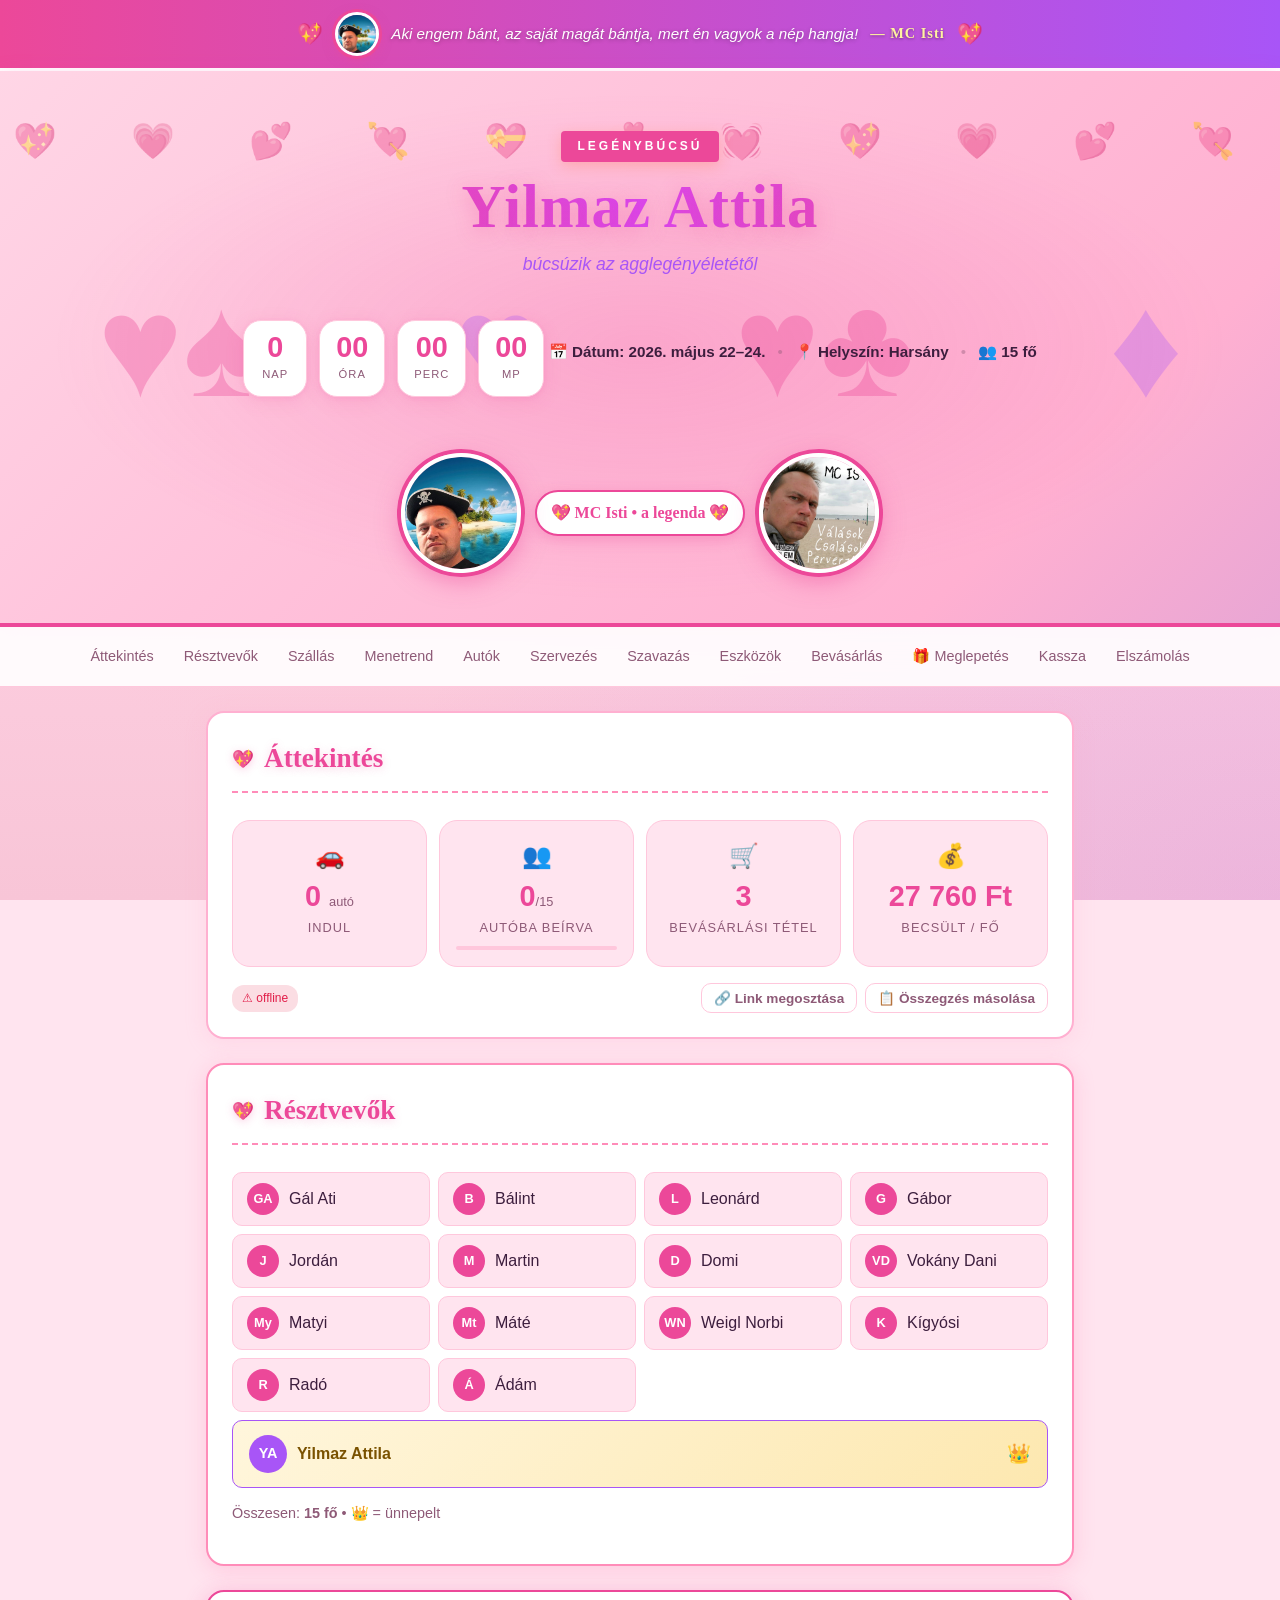
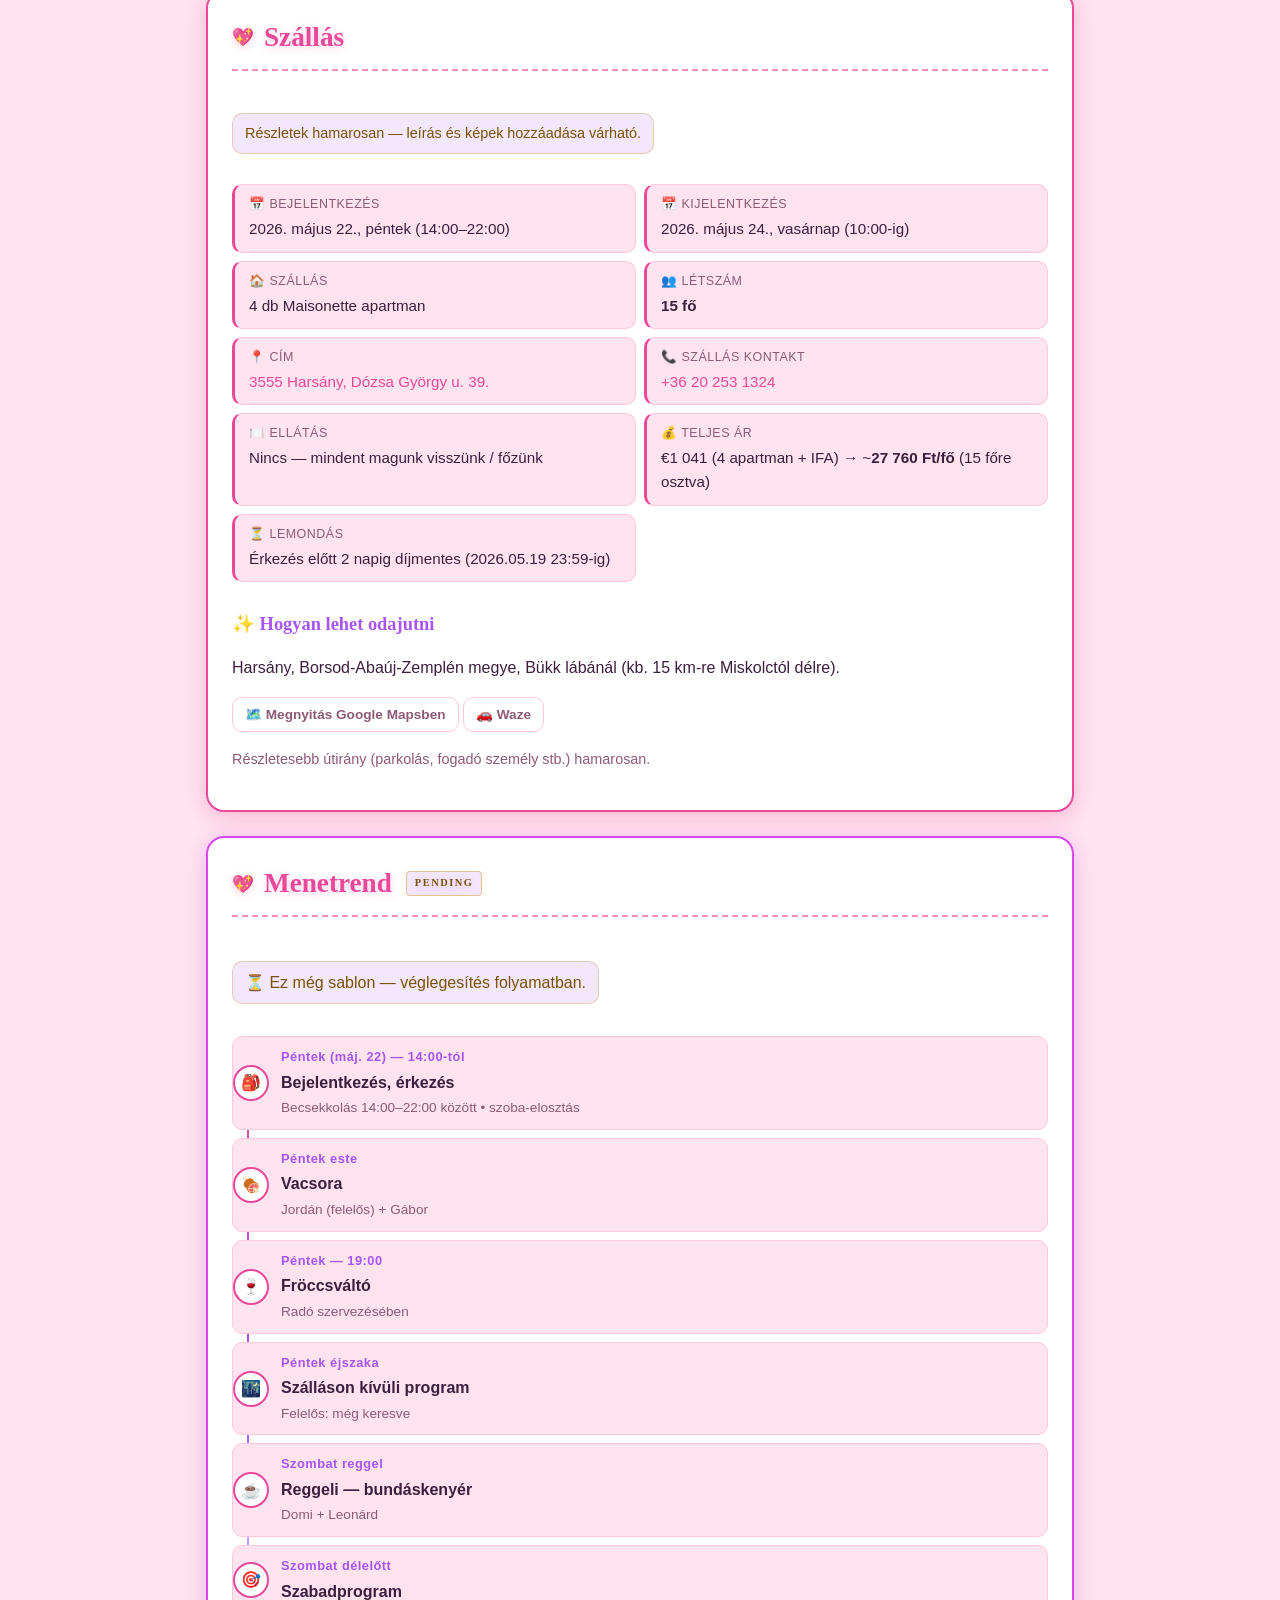
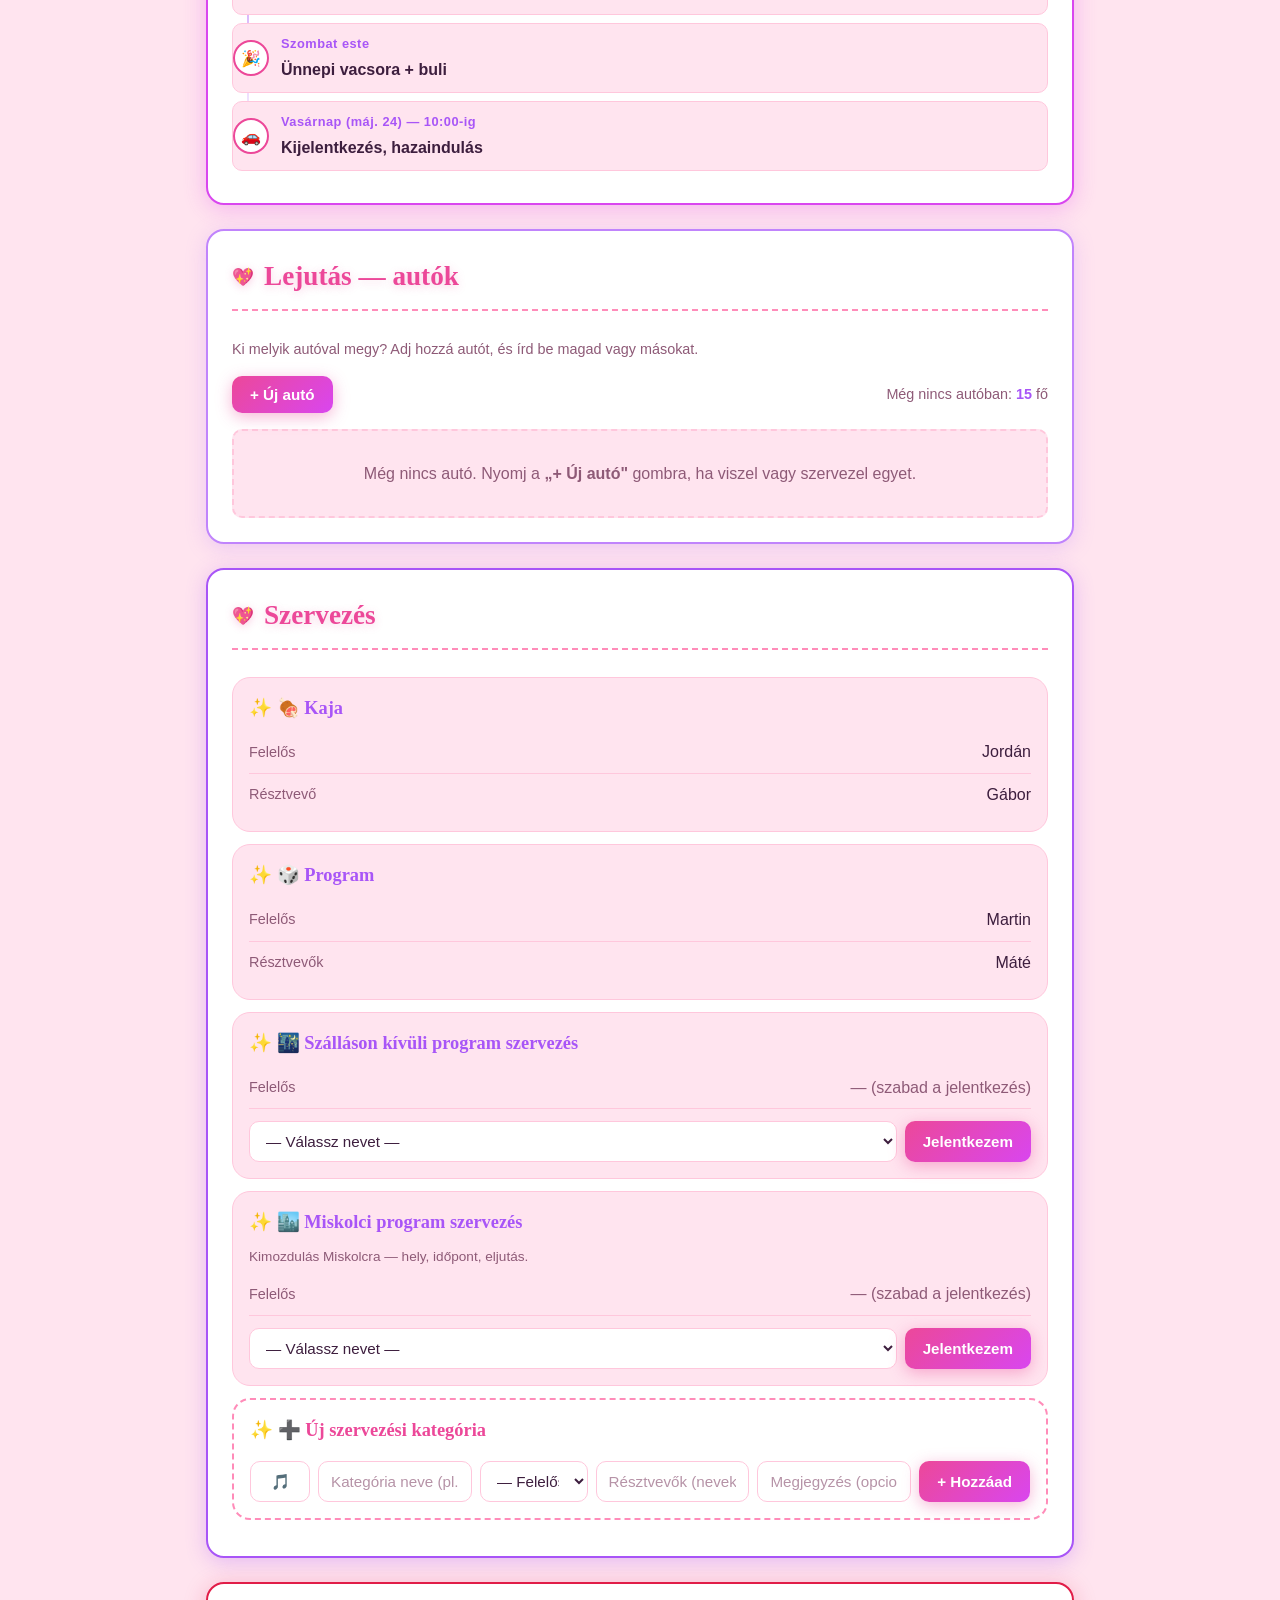
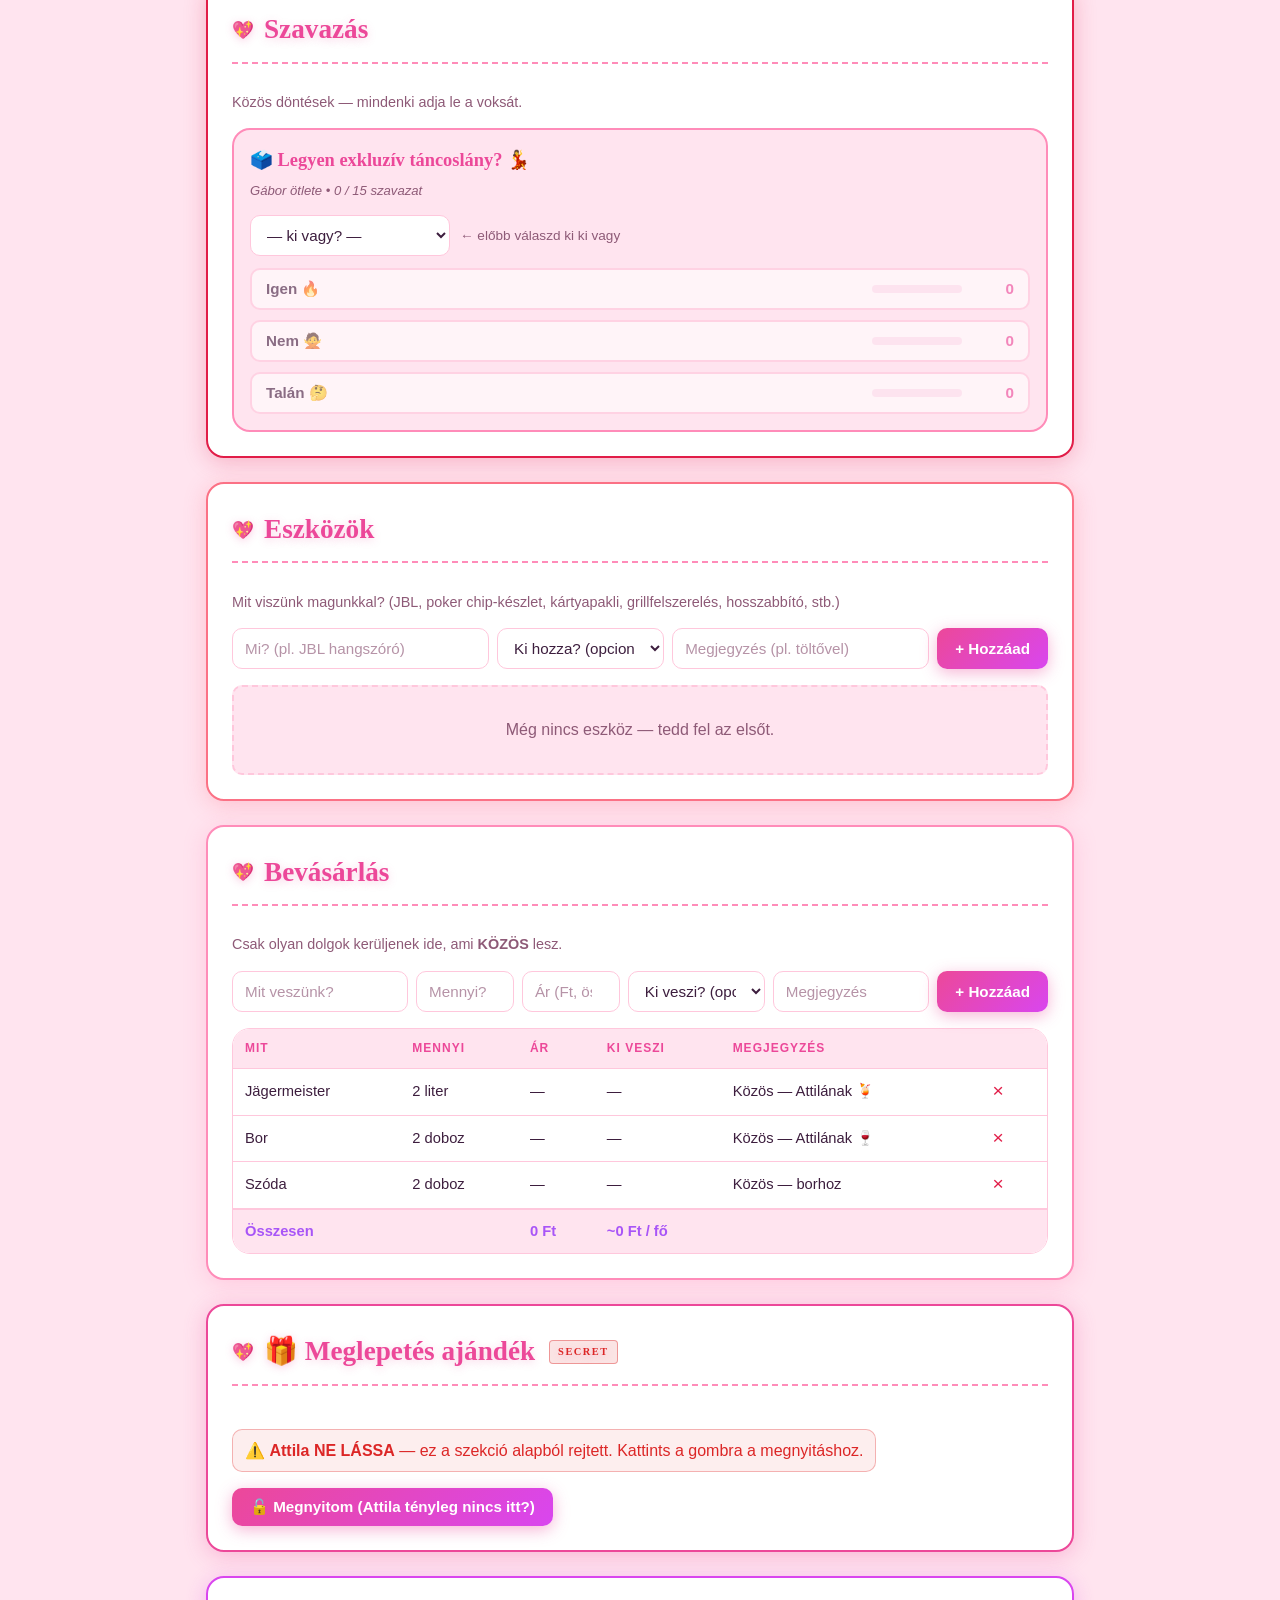
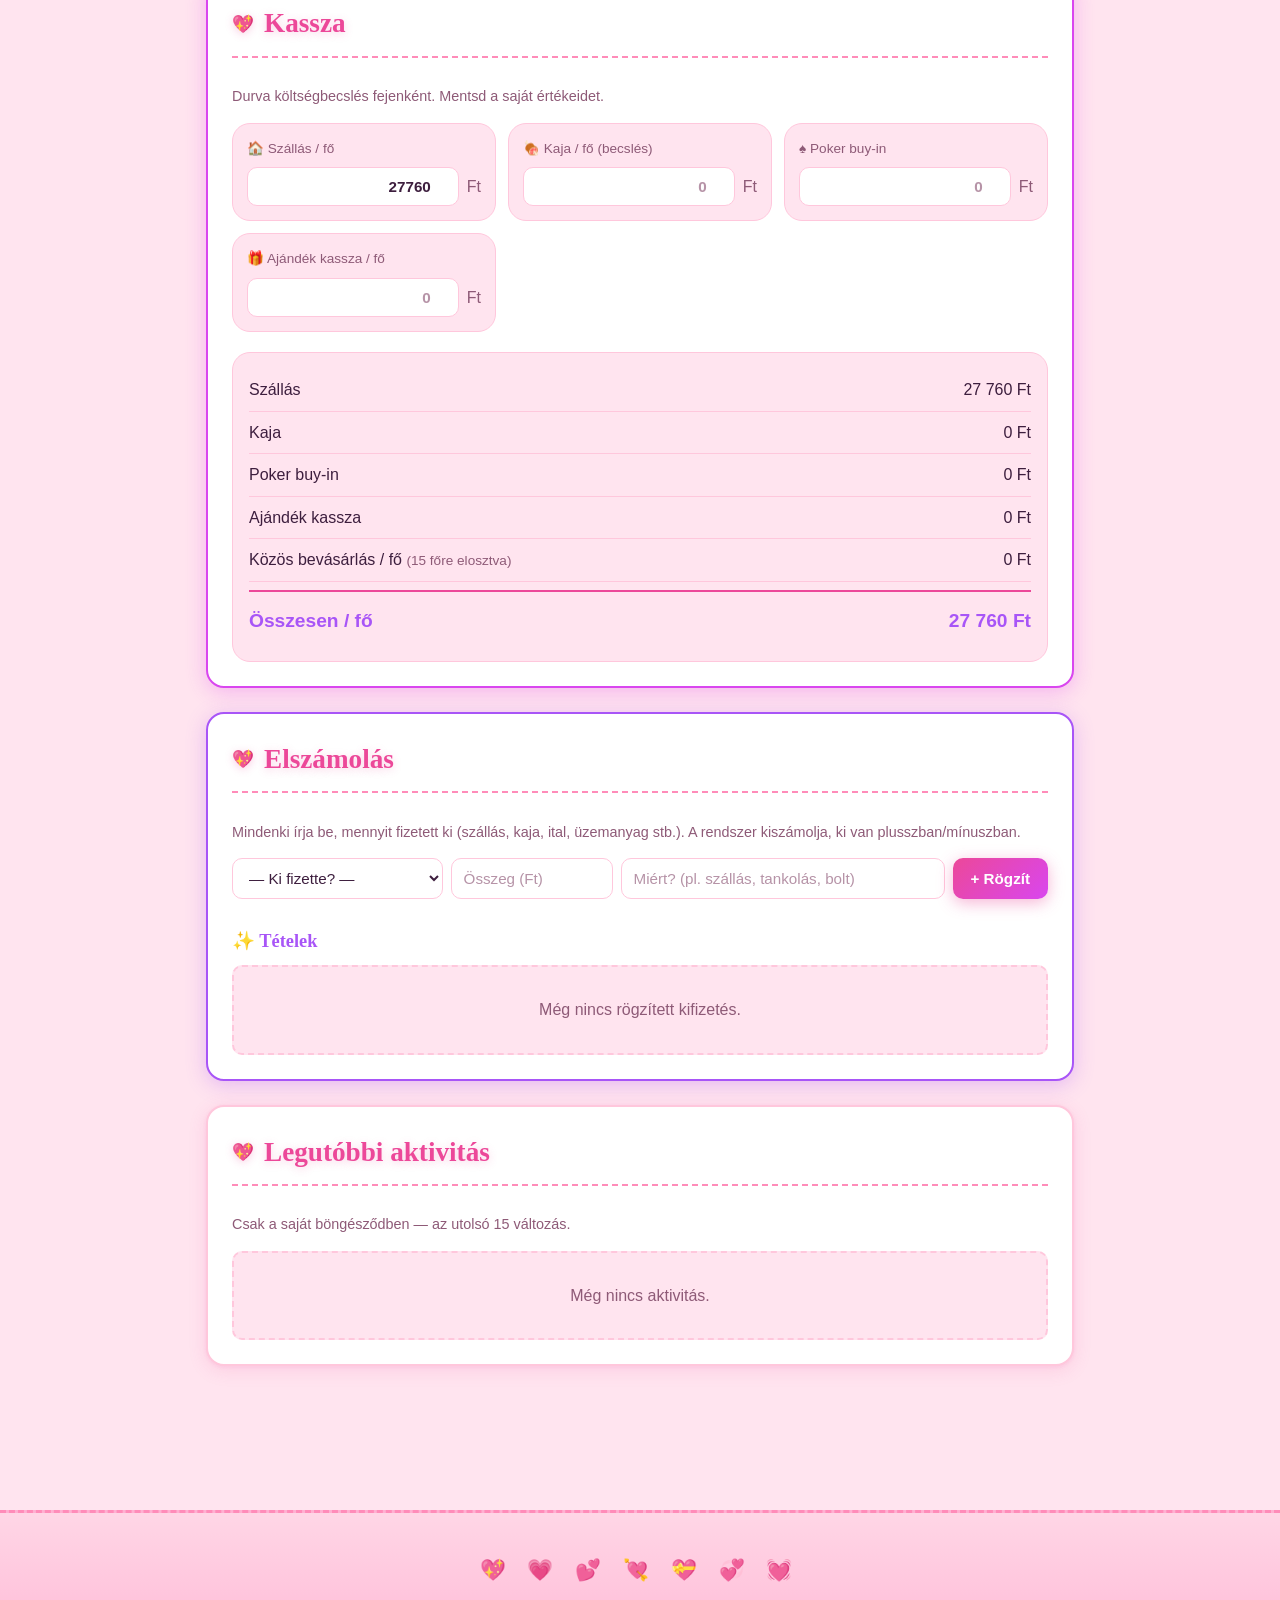
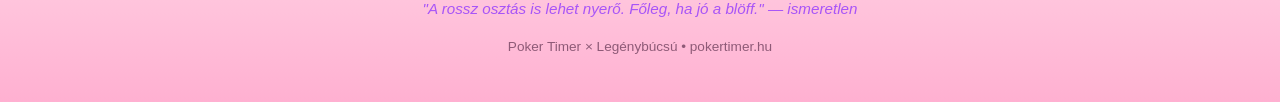
==== commit 3afa1678: "Legénybúcsú: közös szerver-szinkron + bővített funkciók - api.php: JSON backend közös állapothoz (ge" ====
--- a/legenybucsu/index.html
+++ b/legenybucsu/index.html
@@ -17,11 +17,6 @@
     <span class="quote-ticker-author">— MC Isti</span>
 </div>
 
-<div class="prototype-banner" id="prototypeBanner">
-    ⚠️ Prototípus — az adatok most csak a saját böngésződben vannak (localStorage). Közös backend hozzákötve majd éles.
-    <button class="banner-dismiss" onclick="document.getElementById('prototypeBanner').style.display='none'" aria-label="Bezár">×</button>
-</div>
-
 <header class="hero">
     <div class="hero-suits" aria-hidden="true">
         <span>♠</span><span>♥</span><span>♣</span><span>♦</span>
@@ -43,7 +38,7 @@
             <span class="dot">•</span>
             <span id="placeLabel">📍 <strong>Helyszín: TBD</strong></span>
             <span class="dot">•</span>
-            <span>👥 <strong>16 fő</strong></span>
+            <span>👥 <strong>15 fő</strong></span>
         </div>
 
         <div class="mc-isti-gallery">
@@ -61,6 +56,7 @@
     <a href="#menetrend">Menetrend</a>
     <a href="#lejutas">Autók</a>
     <a href="#szervezes">Szervezés</a>
+    <a href="#szavazas">Szavazás</a>
     <a href="#eszkozok">Eszközök</a>
     <a href="#bevasarlas">Bevásárlás</a>
     <a href="#meglepetes">🎁 Meglepetés</a>
@@ -97,6 +93,7 @@
         </div>
     </div>
     <div class="quick-actions">
+        <span class="sync-status" id="syncStatus" title="Közös szerver-szinkron állapota">…</span>
         <button class="btn btn-ghost btn-sm" id="btnShare">🔗 Link megosztása</button>
         <button class="btn btn-ghost btn-sm" id="btnExport">📋 Összegzés másolása</button>
     </div>
@@ -106,7 +103,7 @@
 <section id="reszvevok" class="card">
     <h2>Résztvevők</h2>
     <ul class="participants" id="participantsList"></ul>
-    <p class="muted">Összesen: <strong>16 fő</strong> (⚠️ szállás 15-re van foglalva — Medárd beszorítva) • 👑 = ünnepelt</p>
+    <p class="muted">Összesen: <strong>15 fő</strong> • 👑 = ünnepelt</p>
 </section>
 
 <!-- SZÁLLÁS -->
@@ -118,17 +115,12 @@
         <div class="fact"><span class="fact-label">📅 Bejelentkezés</span><span class="fact-value">2026. május 22., péntek (14:00–22:00)</span></div>
         <div class="fact"><span class="fact-label">📅 Kijelentkezés</span><span class="fact-value">2026. május 24., vasárnap (10:00-ig)</span></div>
         <div class="fact"><span class="fact-label">🏠 Szállás</span><span class="fact-value">4 db Maisonette apartman</span></div>
-        <div class="fact"><span class="fact-label">👥 Létszám</span><span class="fact-value">15 felnőtt (foglalás) → <strong>16 érkezik</strong> (Medárd is jön)</span></div>
+        <div class="fact"><span class="fact-label">👥 Létszám</span><span class="fact-value"><strong>15 fő</strong></span></div>
         <div class="fact"><span class="fact-label">📍 Cím</span><span class="fact-value"><a href="https://maps.google.com/?q=3555+Hars%C3%A1ny%2C+D%C3%B3zsa+Gy%C3%B6rgy+u.+39." target="_blank" rel="noopener">3555 Harsány, Dózsa György u. 39.</a></span></div>
         <div class="fact"><span class="fact-label">📞 Szállás kontakt</span><span class="fact-value"><a href="tel:+36202531324">+36 20 253 1324</a></span></div>
         <div class="fact"><span class="fact-label">🍽️ Ellátás</span><span class="fact-value">Nincs — mindent magunk visszünk / főzünk</span></div>
-        <div class="fact"><span class="fact-label">💰 Teljes ár</span><span class="fact-value">€1 041 (4 apartman + IFA) → ~<strong>26 025 Ft/fő</strong> (16 főre osztva)</span></div>
+        <div class="fact"><span class="fact-label">💰 Teljes ár</span><span class="fact-value">€1 041 (4 apartman + IFA) → ~<strong>27 760 Ft/fő</strong> (15 főre osztva)</span></div>
         <div class="fact"><span class="fact-label">⏳ Lemondás</span><span class="fact-value">Érkezés előtt 2 napig díjmentes (2026.05.19 23:59-ig)</span></div>
-    </div>
-
-    <h3>Galéria</h3>
-    <div class="gallery" id="szallasGaleria">
-        <div class="gallery-placeholder">Képek hamarosan — ha kész vannak, dobd őket az <code>images/</code> mappába.</div>
     </div>
 
     <h3>Hogyan lehet odajutni</h3>
@@ -194,13 +186,13 @@
         </div>
         <div class="role-row">
             <span class="role-label">Résztvevők</span>
-            <span class="role-value">Medárd, Máté</span>
+            <span class="role-value">Máté</span>
         </div>
     </div>
 
     <div class="category">
         <div class="category-header">
-            <h3>🌃 Szálláson kívüli program</h3>
+            <h3>🌃 Szálláson kívüli program szervezés</h3>
         </div>
         <div class="role-row">
             <span class="role-label">Felelős</span>
@@ -212,6 +204,49 @@
         </div>
         <button class="btn btn-ghost btn-sm" id="btnKulsoClear" style="display:none;">Lemondom</button>
     </div>
+
+    <div class="category">
+        <div class="category-header">
+            <h3>🏙️ Miskolci program szervezés</h3>
+        </div>
+        <p class="muted" style="margin:0 0 6px; font-size:0.85rem;">Kimozdulás Miskolcra — hely, időpont, eljutás.</p>
+        <div class="role-row">
+            <span class="role-label">Felelős</span>
+            <span class="role-value" id="miskolciFelelosLabel">— (szabad a jelentkezés)</span>
+        </div>
+        <div class="volunteer-row" id="miskolciVolunteerRow">
+            <select id="miskolciVolunteerSelect"></select>
+            <button class="btn btn-primary" id="btnMiskolciVolunteer">Jelentkezem</button>
+        </div>
+        <button class="btn btn-ghost btn-sm" id="btnMiskolciClear" style="display:none;">Lemondom</button>
+    </div>
+
+    <!-- Egyéni kategóriák -->
+    <div id="customCategoriesContainer"></div>
+
+    <!-- Új kategória hozzáadás -->
+    <div class="category category-add">
+        <div class="category-header">
+            <h3>➕ Új szervezési kategória</h3>
+        </div>
+        <form class="custom-cat-form" id="customCatForm">
+            <input type="text" id="ccIcon" placeholder="🎵" maxlength="2" class="cc-icon-input">
+            <input type="text" id="ccName" placeholder="Kategória neve (pl. Playlist DJ)" required>
+            <select id="ccFelelos">
+                <option value="">— Felelős (üres: szabad jelentkezés) —</option>
+            </select>
+            <input type="text" id="ccResztvevok" placeholder="Résztvevők (nevek vesszővel, opcionális)">
+            <input type="text" id="ccNote" placeholder="Megjegyzés (opcionális)">
+            <button class="btn btn-primary" type="submit">+ Hozzáad</button>
+        </form>
+    </div>
+</section>
+
+<!-- SZAVAZÁS -->
+<section id="szavazas" class="card">
+    <h2>Szavazás</h2>
+    <p class="muted">Közös döntések — mindenki adja le a voksát.</p>
+    <div id="pollsContainer" class="polls"></div>
 </section>
 
 <!-- ESZKÖZÖK -->
@@ -338,7 +373,7 @@
         <div class="cost-row"><span>Kaja</span><span id="cbFood">0 Ft</span></div>
         <div class="cost-row"><span>Poker buy-in</span><span id="cbPoker">0 Ft</span></div>
         <div class="cost-row"><span>Ajándék kassza</span><span id="cbGift">0 Ft</span></div>
-        <div class="cost-row"><span>Közös bevásárlás / fő <span class="muted-inline">(16 főre elosztva)</span></span><span id="cbShopping">0 Ft</span></div>
+        <div class="cost-row"><span>Közös bevásárlás / fő <span class="muted-inline">(15 főre elosztva)</span></span><span id="cbShopping">0 Ft</span></div>
         <div class="cost-row cost-total"><span>Összesen / fő</span><span id="cbTotal">0 Ft</span></div>
     </div>
 </section>
--- a/legenybucsu/styles.css
+++ b/legenybucsu/styles.css
@@ -501,8 +501,22 @@
     flex-wrap: wrap;
     gap: 8px;
     justify-content: flex-end;
+    align-items: center;
     margin-top: 8px;
 }
+.sync-status {
+    font-size: 0.75rem;
+    padding: 4px 10px;
+    border-radius: 12px;
+    background: rgba(107, 114, 128, 0.15);
+    color: var(--text-muted);
+    font-weight: 500;
+    margin-right: auto;
+    transition: all var(--transition);
+}
+.sync-status.sync-ok { background: rgba(34, 197, 94, 0.15); color: #15803d; }
+.sync-status.sync-pending { background: rgba(236, 72, 153, 0.15); color: var(--accent); }
+.sync-status.sync-error { background: rgba(225, 29, 72, 0.15); color: var(--danger); }
 
 /* ---------- PARTICIPANTS ---------- */
 .participants {
@@ -889,6 +903,45 @@
     min-width: 150px;
 }
 
+.category-add {
+    border: 2px dashed var(--border-strong);
+    background: rgba(255, 255, 255, 0.6);
+}
+.category-add .category-header h3 { color: var(--accent); }
+.custom-cat-form {
+    display: grid;
+    grid-template-columns: 60px 2fr 1.4fr 2fr 2fr auto;
+    gap: 8px;
+    margin-top: 8px;
+}
+@media (max-width: 900px) {
+    .custom-cat-form { grid-template-columns: 60px 1fr; }
+    .custom-cat-form input, .custom-cat-form select { grid-column: span 1; }
+    .custom-cat-form input.cc-icon-input { grid-column: 1; }
+    .custom-cat-form input:not(.cc-icon-input), .custom-cat-form select { grid-column: 1/-1; }
+    .custom-cat-form button { grid-column: 1/-1; }
+}
+.cc-icon-input { text-align: center; font-size: 1.2rem; padding: 8px 4px; }
+
+.category-header {
+    display: flex;
+    justify-content: space-between;
+    align-items: center;
+    gap: 8px;
+}
+.category-header .btn { flex-shrink: 0; }
+.custom-category .cc-delete {
+    color: var(--danger);
+    border-color: transparent;
+    background: transparent;
+    font-size: 1.1rem;
+    padding: 4px 10px;
+}
+.custom-category .cc-delete:hover {
+    background: var(--danger);
+    color: #fff;
+}
+
 /* ---------- BEVÁSÁRLÁS ---------- */
 .shopping-form {
     display: grid;
@@ -941,6 +994,115 @@
 }
 .shopping-table .remove-item:hover { transform: scale(1.2); }
 .shopping-price { text-align: right; font-variant-numeric: tabular-nums; }
+
+/* ---------- SZAVAZÁS ---------- */
+.polls { display: grid; gap: 14px; }
+.poll {
+    background: var(--bg);
+    border: 2px solid var(--border-strong);
+    border-radius: var(--radius);
+    padding: 16px;
+    position: relative;
+}
+.poll-question {
+    font-size: 1.15rem;
+    font-weight: 700;
+    color: var(--accent);
+    font-family: 'Comic Sans MS', cursive;
+    margin-bottom: 4px;
+}
+.poll-proposer {
+    font-size: 0.82rem;
+    color: var(--text-muted);
+    margin-bottom: 14px;
+    font-style: italic;
+}
+.poll-vote-widget {
+    display: flex;
+    gap: 10px;
+    align-items: center;
+    margin-bottom: 12px;
+    flex-wrap: wrap;
+}
+.poll-voter-select {
+    max-width: 200px;
+    background: #fff;
+    font-weight: 500;
+}
+.poll-options { display: grid; gap: 10px; }
+.poll-option-row {
+    display: flex;
+    flex-direction: column;
+    gap: 4px;
+}
+.poll-option-btn {
+    display: grid;
+    grid-template-columns: 1fr auto 40px;
+    align-items: center;
+    gap: 12px;
+    width: 100%;
+    padding: 10px 14px;
+    background: #fff;
+    border: 2px solid var(--border);
+    border-radius: var(--radius-sm);
+    color: var(--text);
+    font-size: 0.95rem;
+    font-weight: 600;
+    cursor: pointer;
+    transition: all var(--transition);
+    font-family: inherit;
+    text-align: left;
+}
+.poll-option-btn:hover:not(:disabled):not(.my-vote) {
+    border-color: var(--accent);
+    background: var(--accent-soft);
+    transform: translateX(2px);
+}
+.poll-option-btn.my-vote {
+    border-color: var(--accent);
+    background: linear-gradient(135deg, #ffd6e6, #ffb0d1);
+    box-shadow: 0 4px 16px rgba(236, 72, 153, 0.3);
+}
+.poll-option-btn:disabled {
+    opacity: 0.6;
+    cursor: not-allowed;
+}
+.poll-option-label { text-align: left; }
+.poll-option-bar {
+    display: inline-block;
+    width: 90px;
+    height: 8px;
+    background: rgba(236, 72, 153, 0.15);
+    border-radius: 4px;
+    overflow: hidden;
+    position: relative;
+}
+.poll-option-bar-fill {
+    display: block;
+    height: 100%;
+    background: linear-gradient(90deg, var(--accent), var(--gold));
+    transition: width 0.3s ease;
+}
+.poll-option-count {
+    font-weight: 700;
+    color: var(--accent);
+    text-align: right;
+    font-variant-numeric: tabular-nums;
+}
+.poll-voter-list {
+    display: flex;
+    flex-wrap: wrap;
+    gap: 4px;
+    padding-left: 14px;
+}
+.poll-voter-chip {
+    background: #fff;
+    border: 1px solid var(--border);
+    padding: 2px 8px;
+    border-radius: 10px;
+    font-size: 0.78rem;
+    color: var(--text-muted);
+}
 
 /* ---------- ESZKÖZÖK ---------- */
 .eszkoz-form {
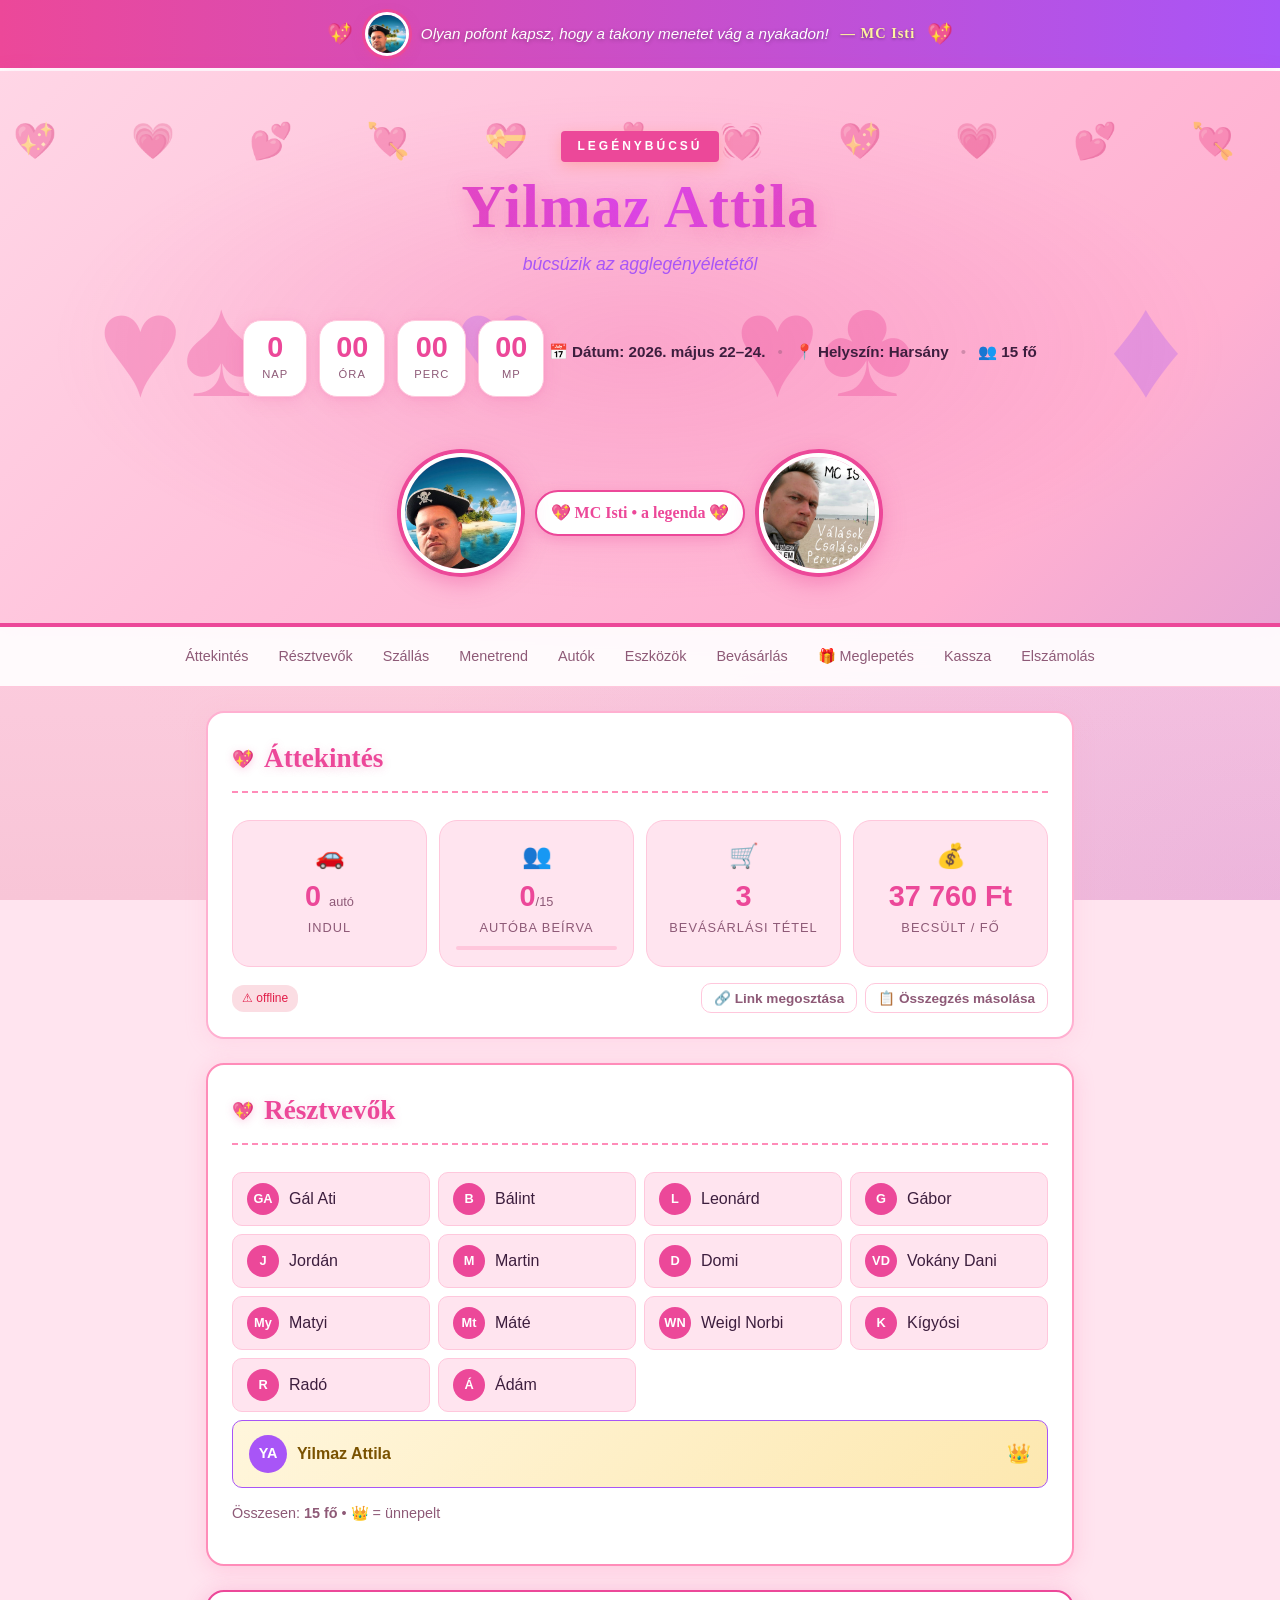
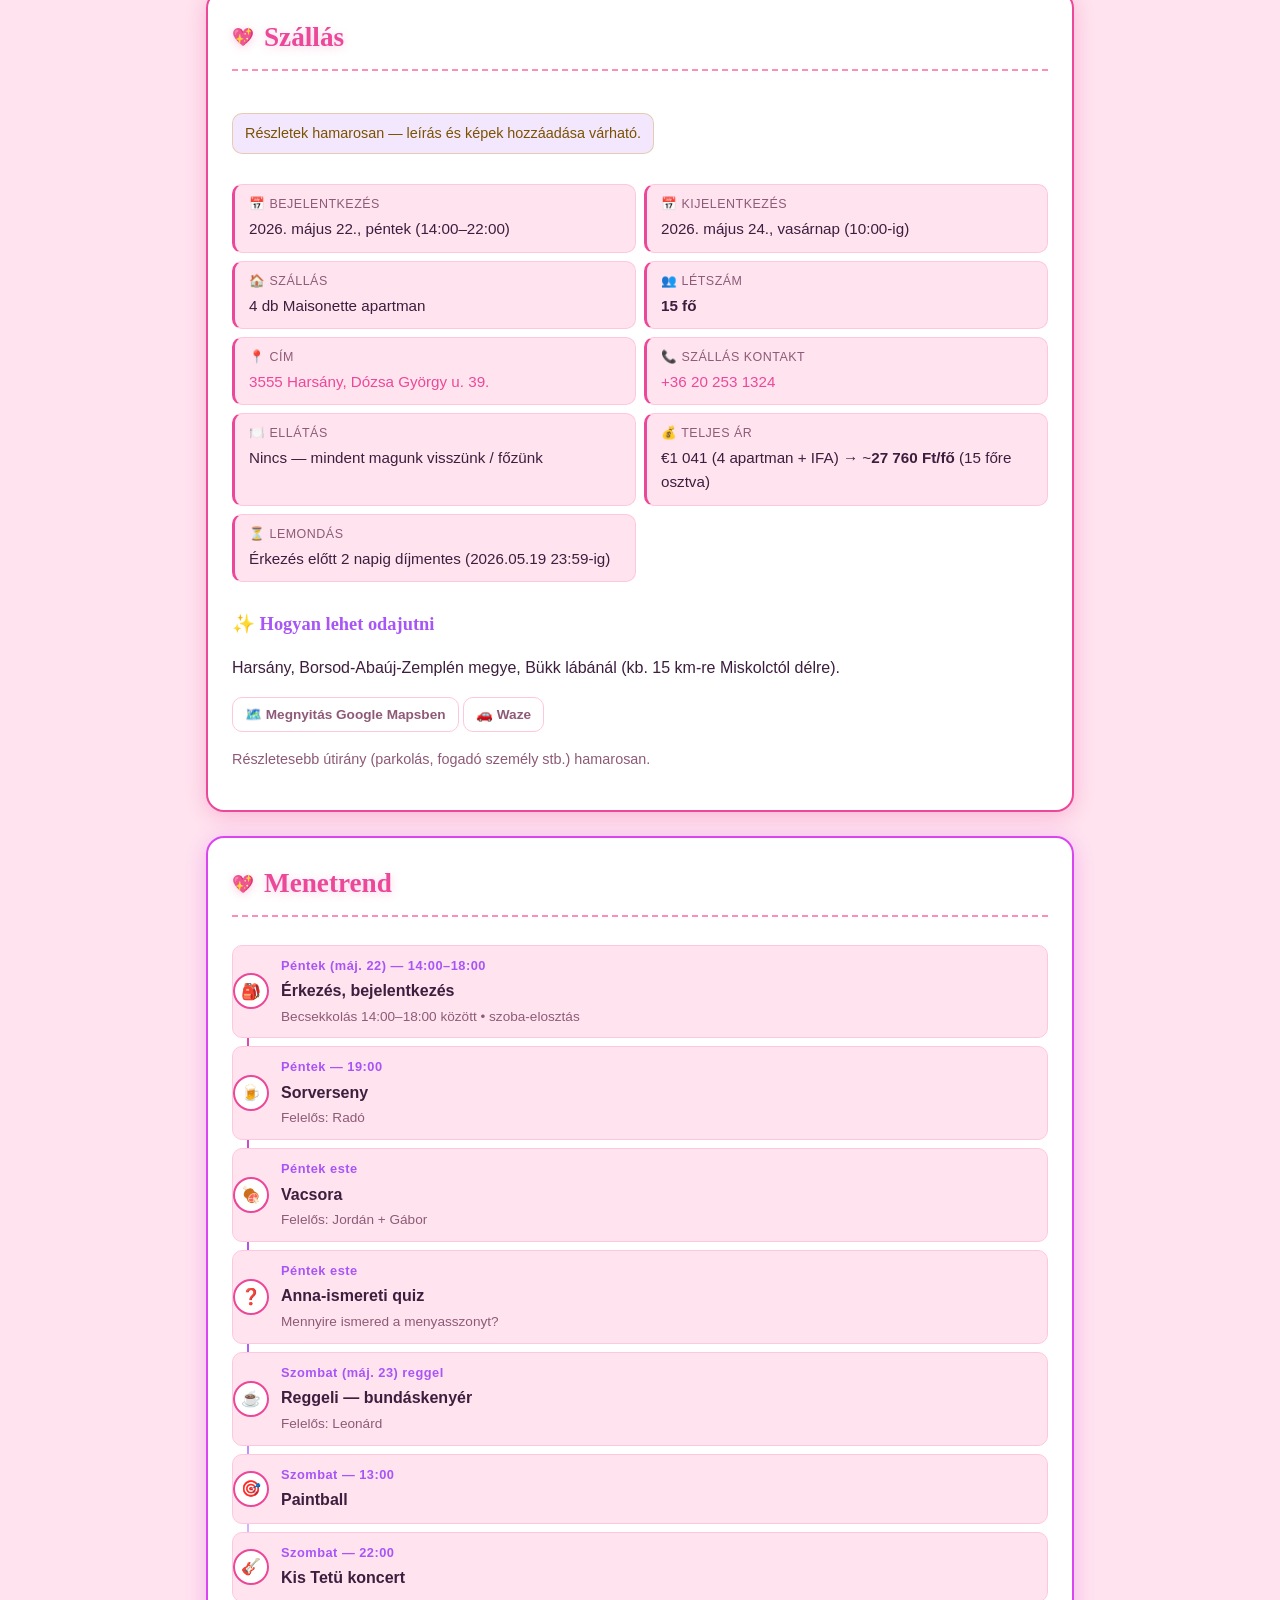
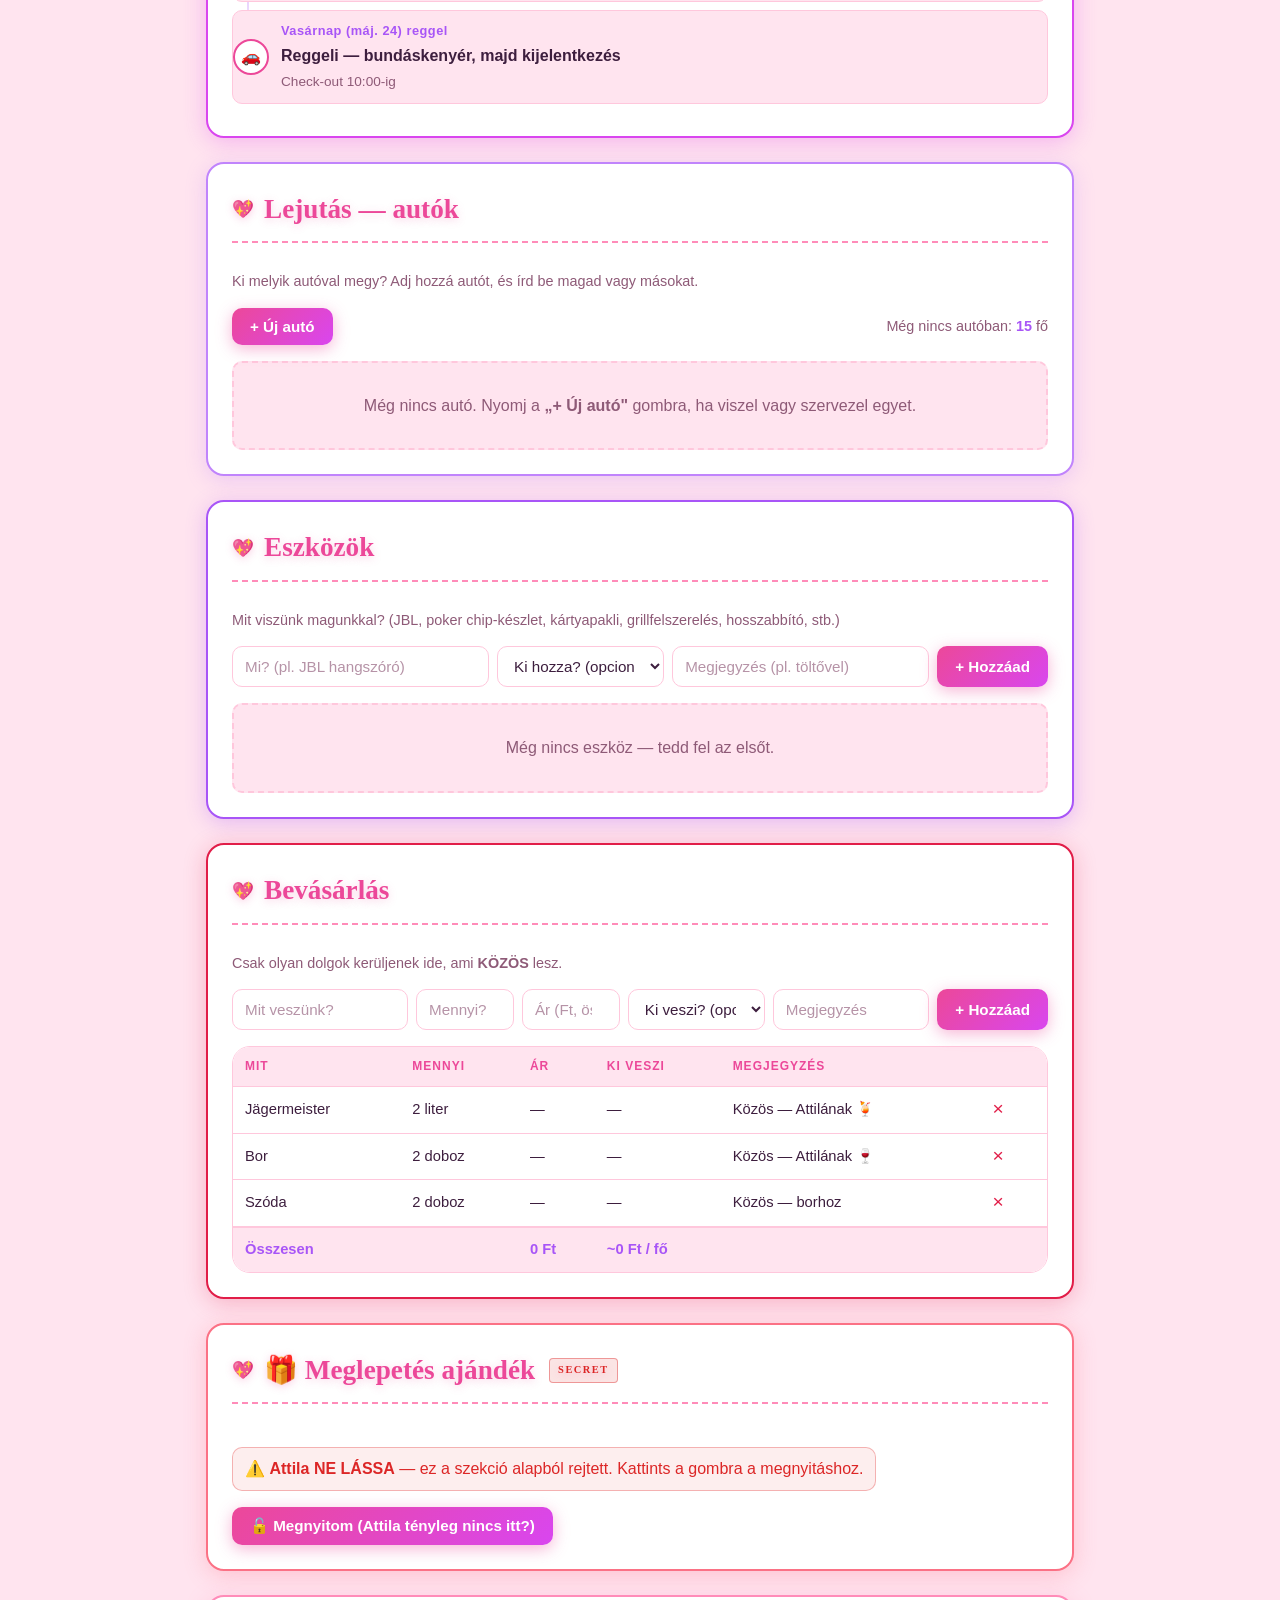
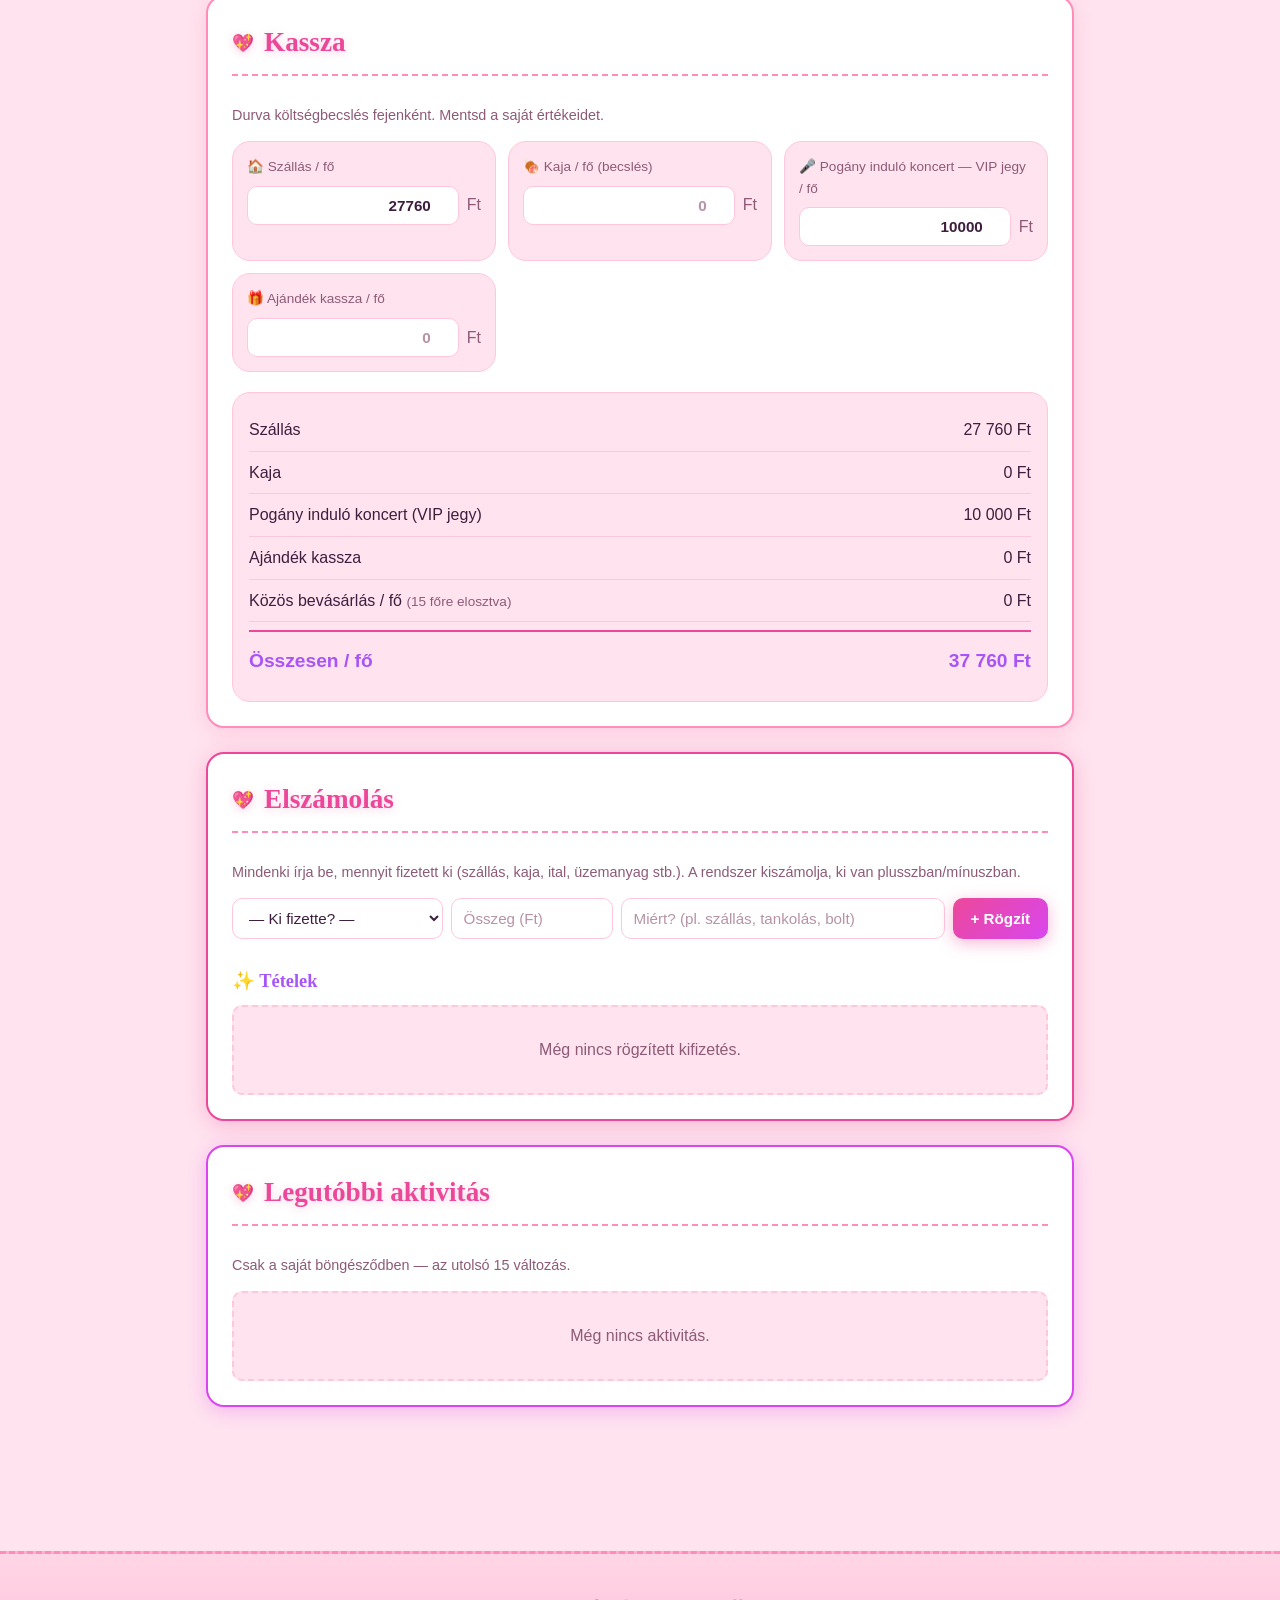
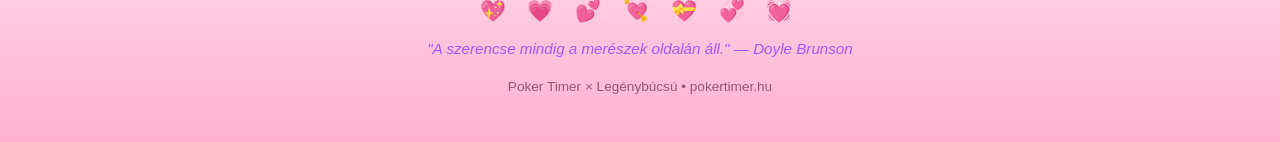
==== commit 083335b8: "Legénybúcsú: menetrend véglegesítés, Szervezés/Szavazás törlés, kassza koncert - Menetrend: érkezés " ====
--- a/legenybucsu/index.html
+++ b/legenybucsu/index.html
@@ -55,8 +55,6 @@
     <a href="#szallas">Szállás</a>
     <a href="#menetrend">Menetrend</a>
     <a href="#lejutas">Autók</a>
-    <a href="#szervezes">Szervezés</a>
-    <a href="#szavazas">Szavazás</a>
     <a href="#eszkozok">Eszközök</a>
     <a href="#bevasarlas">Bevásárlás</a>
     <a href="#meglepetes">🎁 Meglepetés</a>
@@ -134,8 +132,7 @@
 
 <!-- MENETREND -->
 <section id="menetrend" class="card">
-    <h2>Menetrend <span class="pending-badge">PENDING</span></h2>
-    <p class="placeholder-note">⏳ Ez még sablon — véglegesítés folyamatban.</p>
+    <h2>Menetrend</h2>
     <ol class="timeline" id="timelineList"></ol>
 </section>
 
@@ -156,97 +153,6 @@
     <div class="empty-state" id="carsEmpty" style="display:none;">
         Még nincs autó. Nyomj a <strong>„+ Új autó"</strong> gombra, ha viszel vagy szervezel egyet.
     </div>
-</section>
-
-<!-- SZERVEZÉS -->
-<section id="szervezes" class="card">
-    <h2>Szervezés</h2>
-
-    <div class="category">
-        <div class="category-header">
-            <h3>🍖 Kaja</h3>
-        </div>
-        <div class="role-row">
-            <span class="role-label">Felelős</span>
-            <span class="role-value">Jordán</span>
-        </div>
-        <div class="role-row">
-            <span class="role-label">Résztvevő</span>
-            <span class="role-value">Gábor</span>
-        </div>
-    </div>
-
-    <div class="category">
-        <div class="category-header">
-            <h3>🎲 Program</h3>
-        </div>
-        <div class="role-row">
-            <span class="role-label">Felelős</span>
-            <span class="role-value">Martin</span>
-        </div>
-        <div class="role-row">
-            <span class="role-label">Résztvevők</span>
-            <span class="role-value">Máté</span>
-        </div>
-    </div>
-
-    <div class="category">
-        <div class="category-header">
-            <h3>🌃 Szálláson kívüli program szervezés</h3>
-        </div>
-        <div class="role-row">
-            <span class="role-label">Felelős</span>
-            <span class="role-value" id="kulsoFelelosLabel">— (szabad a jelentkezés)</span>
-        </div>
-        <div class="volunteer-row" id="kulsoVolunteerRow">
-            <select id="kulsoVolunteerSelect"></select>
-            <button class="btn btn-primary" id="btnKulsoVolunteer">Jelentkezem</button>
-        </div>
-        <button class="btn btn-ghost btn-sm" id="btnKulsoClear" style="display:none;">Lemondom</button>
-    </div>
-
-    <div class="category">
-        <div class="category-header">
-            <h3>🏙️ Miskolci program szervezés</h3>
-        </div>
-        <p class="muted" style="margin:0 0 6px; font-size:0.85rem;">Kimozdulás Miskolcra — hely, időpont, eljutás.</p>
-        <div class="role-row">
-            <span class="role-label">Felelős</span>
-            <span class="role-value" id="miskolciFelelosLabel">— (szabad a jelentkezés)</span>
-        </div>
-        <div class="volunteer-row" id="miskolciVolunteerRow">
-            <select id="miskolciVolunteerSelect"></select>
-            <button class="btn btn-primary" id="btnMiskolciVolunteer">Jelentkezem</button>
-        </div>
-        <button class="btn btn-ghost btn-sm" id="btnMiskolciClear" style="display:none;">Lemondom</button>
-    </div>
-
-    <!-- Egyéni kategóriák -->
-    <div id="customCategoriesContainer"></div>
-
-    <!-- Új kategória hozzáadás -->
-    <div class="category category-add">
-        <div class="category-header">
-            <h3>➕ Új szervezési kategória</h3>
-        </div>
-        <form class="custom-cat-form" id="customCatForm">
-            <input type="text" id="ccIcon" placeholder="🎵" maxlength="2" class="cc-icon-input">
-            <input type="text" id="ccName" placeholder="Kategória neve (pl. Playlist DJ)" required>
-            <select id="ccFelelos">
-                <option value="">— Felelős (üres: szabad jelentkezés) —</option>
-            </select>
-            <input type="text" id="ccResztvevok" placeholder="Résztvevők (nevek vesszővel, opcionális)">
-            <input type="text" id="ccNote" placeholder="Megjegyzés (opcionális)">
-            <button class="btn btn-primary" type="submit">+ Hozzáad</button>
-        </form>
-    </div>
-</section>
-
-<!-- SZAVAZÁS -->
-<section id="szavazas" class="card">
-    <h2>Szavazás</h2>
-    <p class="muted">Közös döntések — mindenki adja le a voksát.</p>
-    <div id="pollsContainer" class="polls"></div>
 </section>
 
 <!-- ESZKÖZÖK -->
@@ -353,9 +259,9 @@
             </div>
         </label>
         <label class="cost-input">
-            <span class="cost-label">♠️ Poker buy-in</span>
+            <span class="cost-label">🎤 Pogány induló koncert — VIP jegy / fő</span>
             <div class="cost-input-row">
-                <input type="number" id="costPoker" min="0" step="500" placeholder="0">
+                <input type="number" id="costConcert" min="0" step="500" placeholder="10000">
                 <span>Ft</span>
             </div>
         </label>
@@ -371,7 +277,7 @@
     <div class="cost-breakdown" id="costBreakdown">
         <div class="cost-row"><span>Szállás</span><span id="cbAccommodation">0 Ft</span></div>
         <div class="cost-row"><span>Kaja</span><span id="cbFood">0 Ft</span></div>
-        <div class="cost-row"><span>Poker buy-in</span><span id="cbPoker">0 Ft</span></div>
+        <div class="cost-row"><span>Pogány induló koncert (VIP jegy)</span><span id="cbConcert">0 Ft</span></div>
         <div class="cost-row"><span>Ajándék kassza</span><span id="cbGift">0 Ft</span></div>
         <div class="cost-row"><span>Közös bevásárlás / fő <span class="muted-inline">(15 főre elosztva)</span></span><span id="cbShopping">0 Ft</span></div>
         <div class="cost-row cost-total"><span>Összesen / fő</span><span id="cbTotal">0 Ft</span></div>
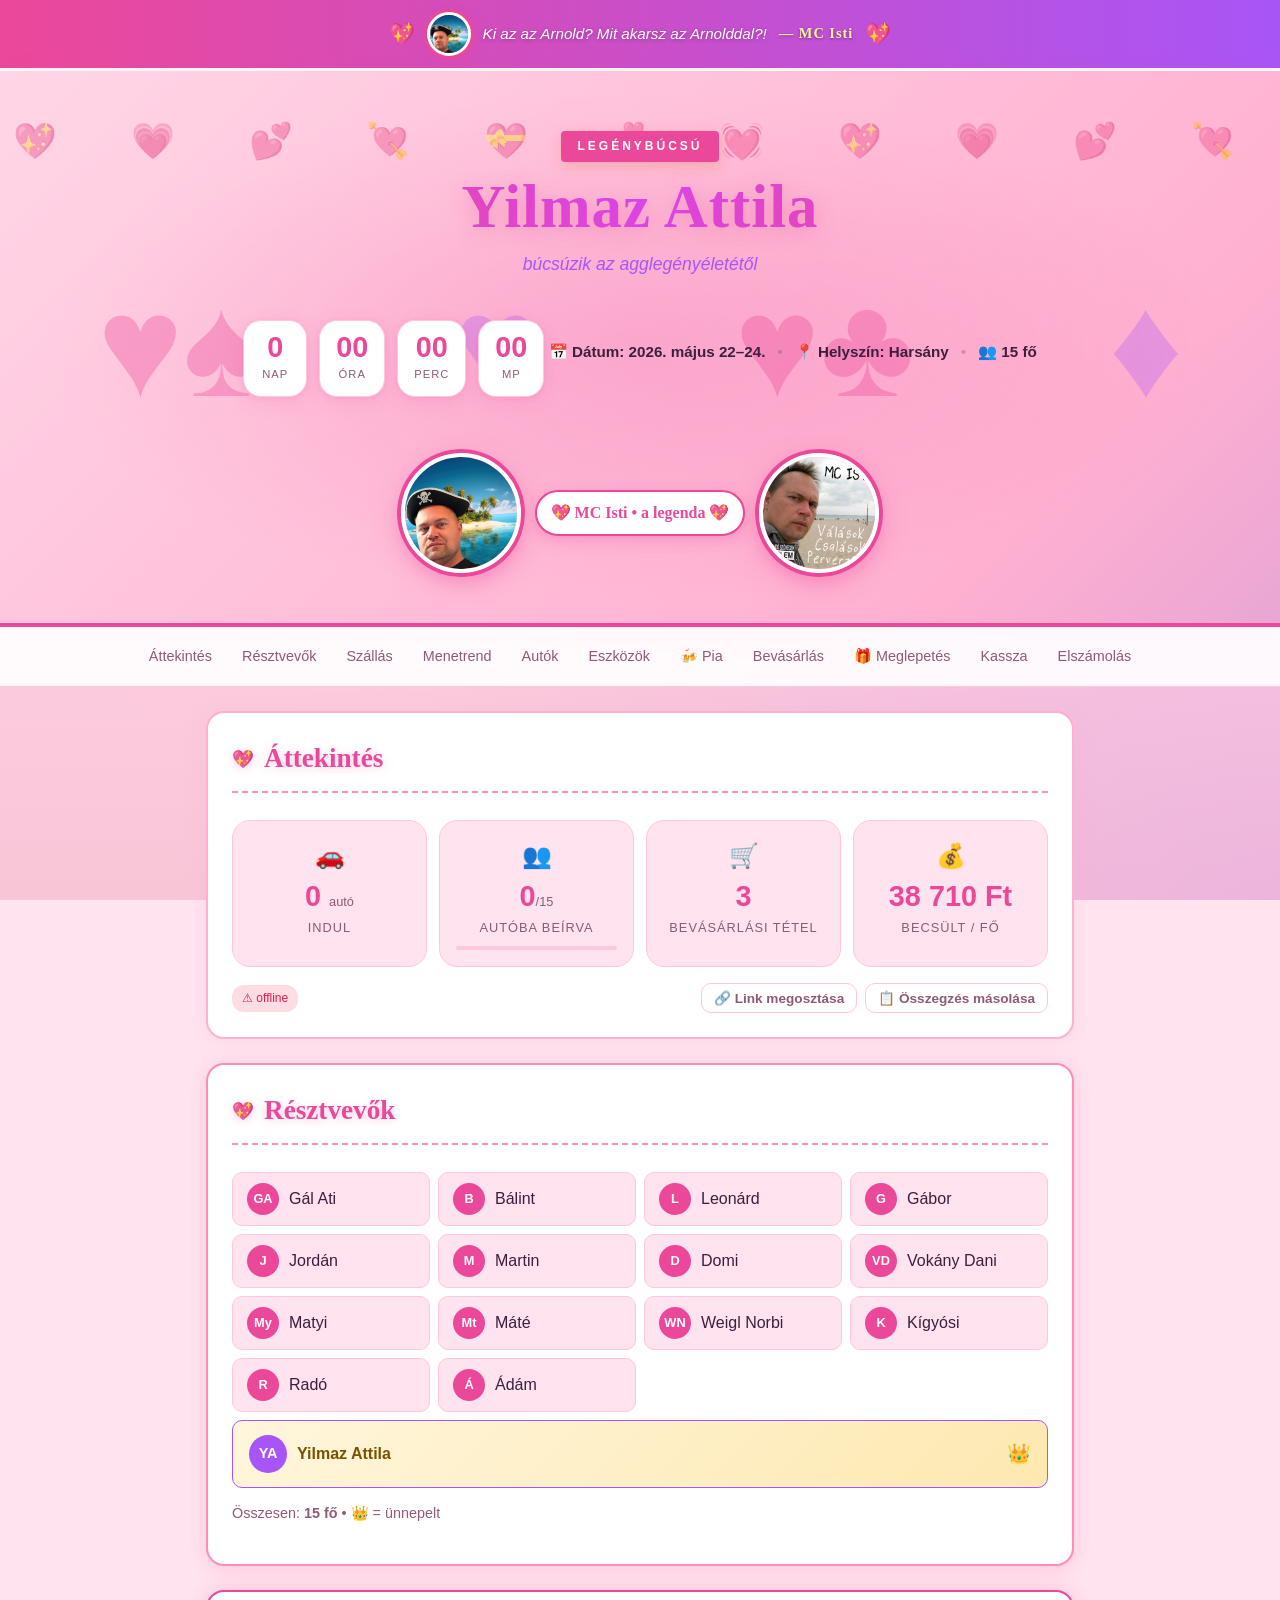
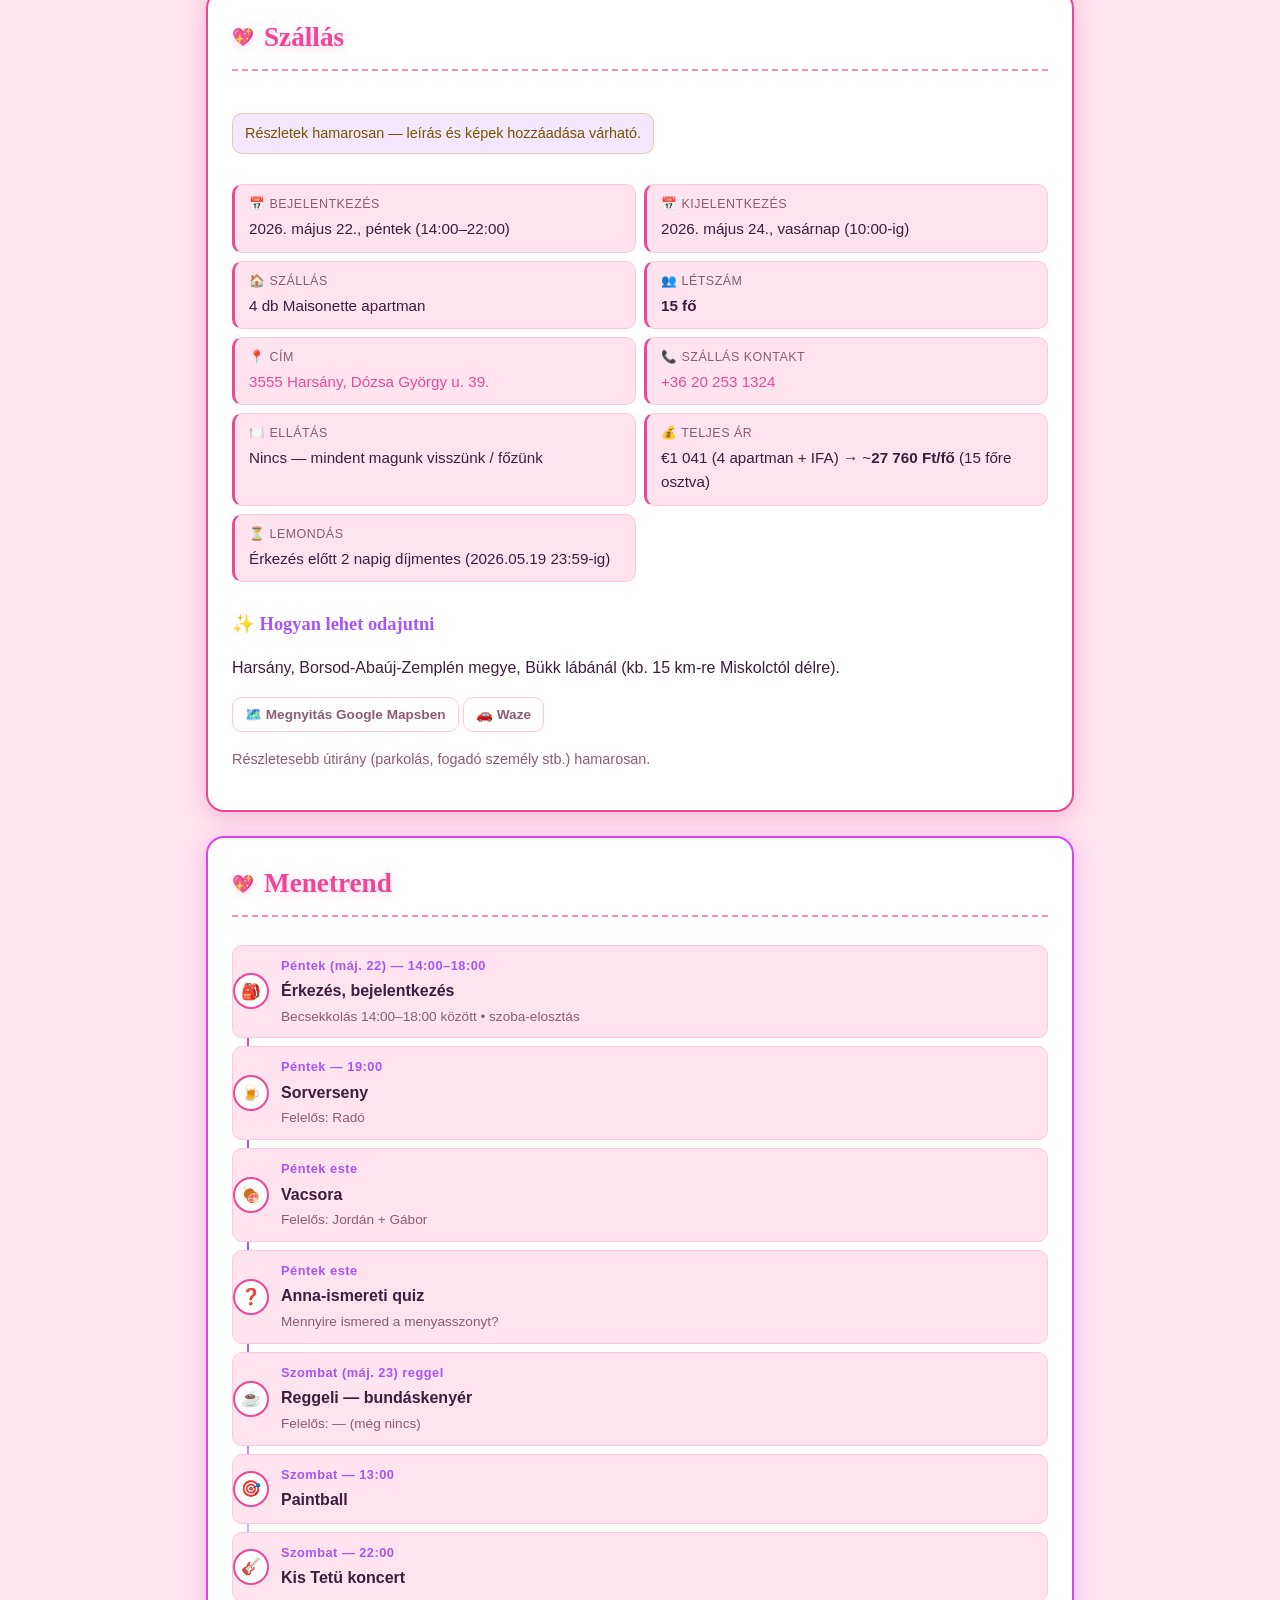
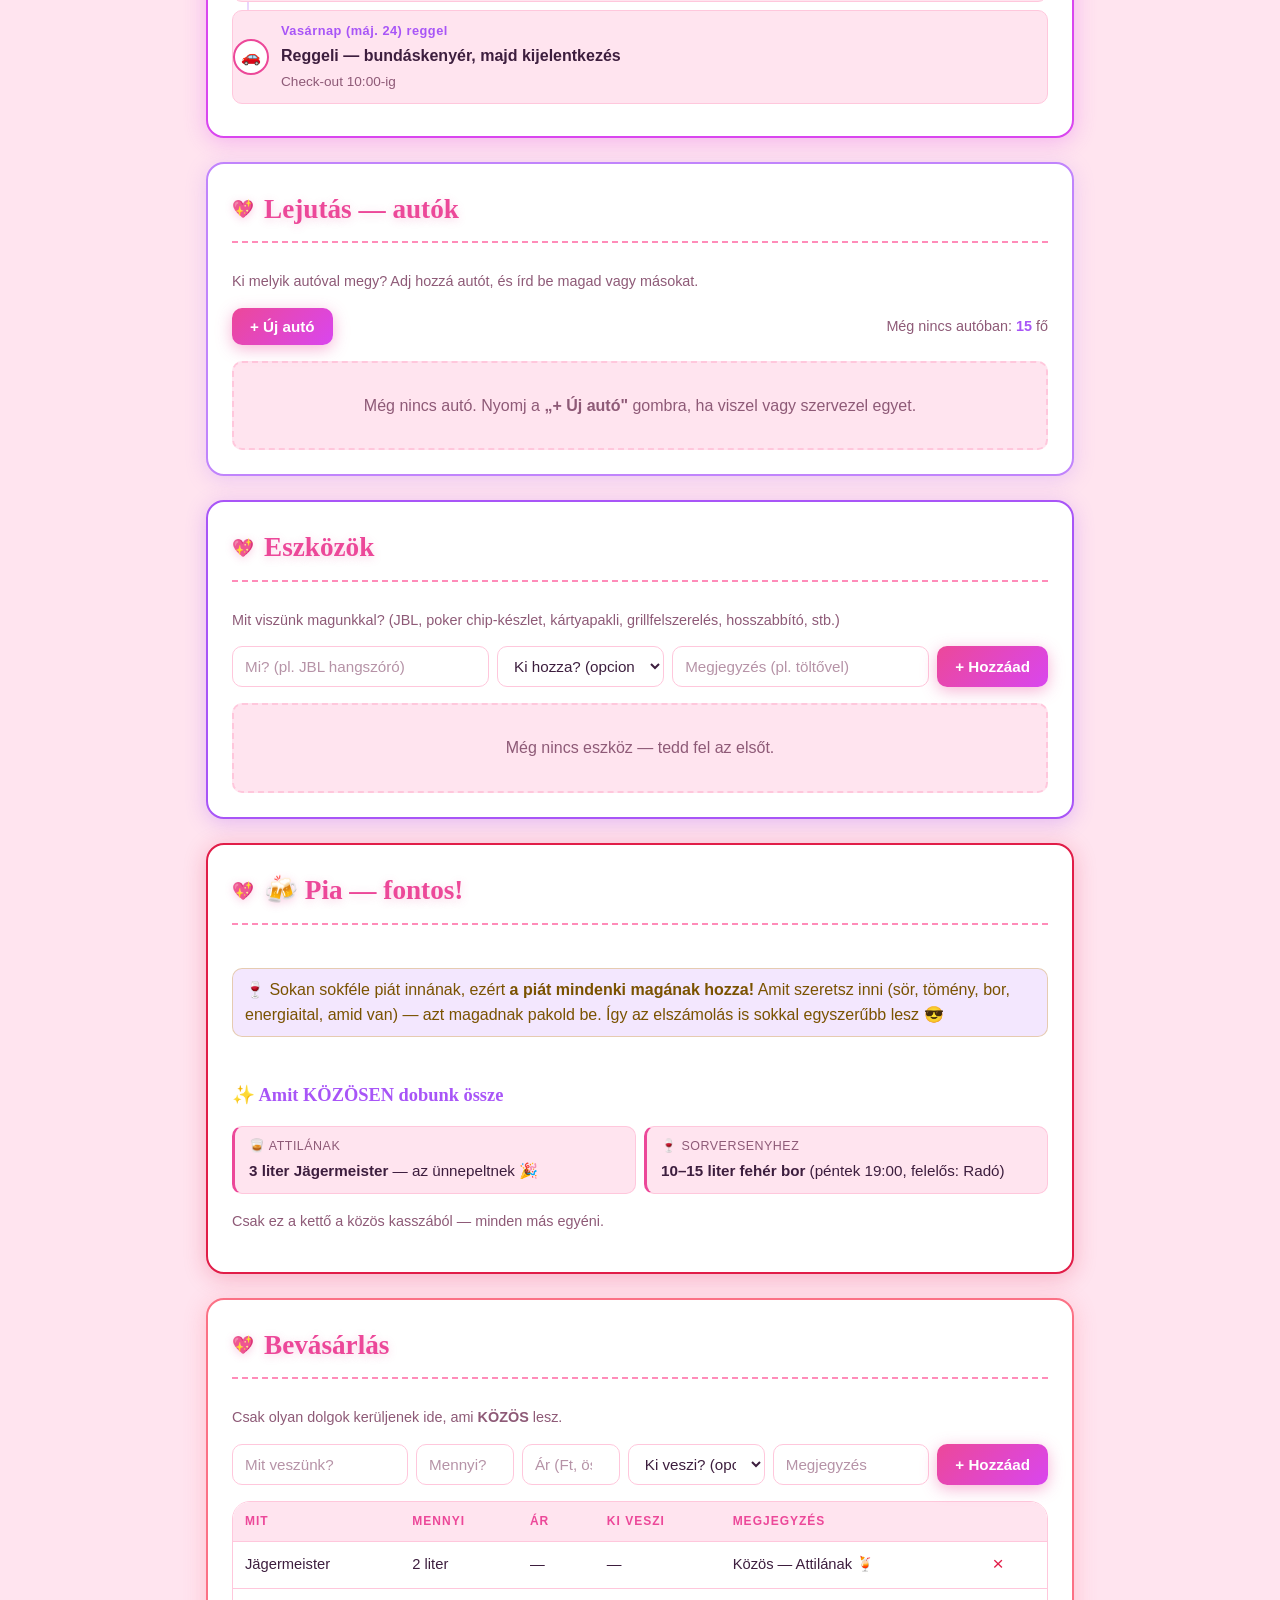
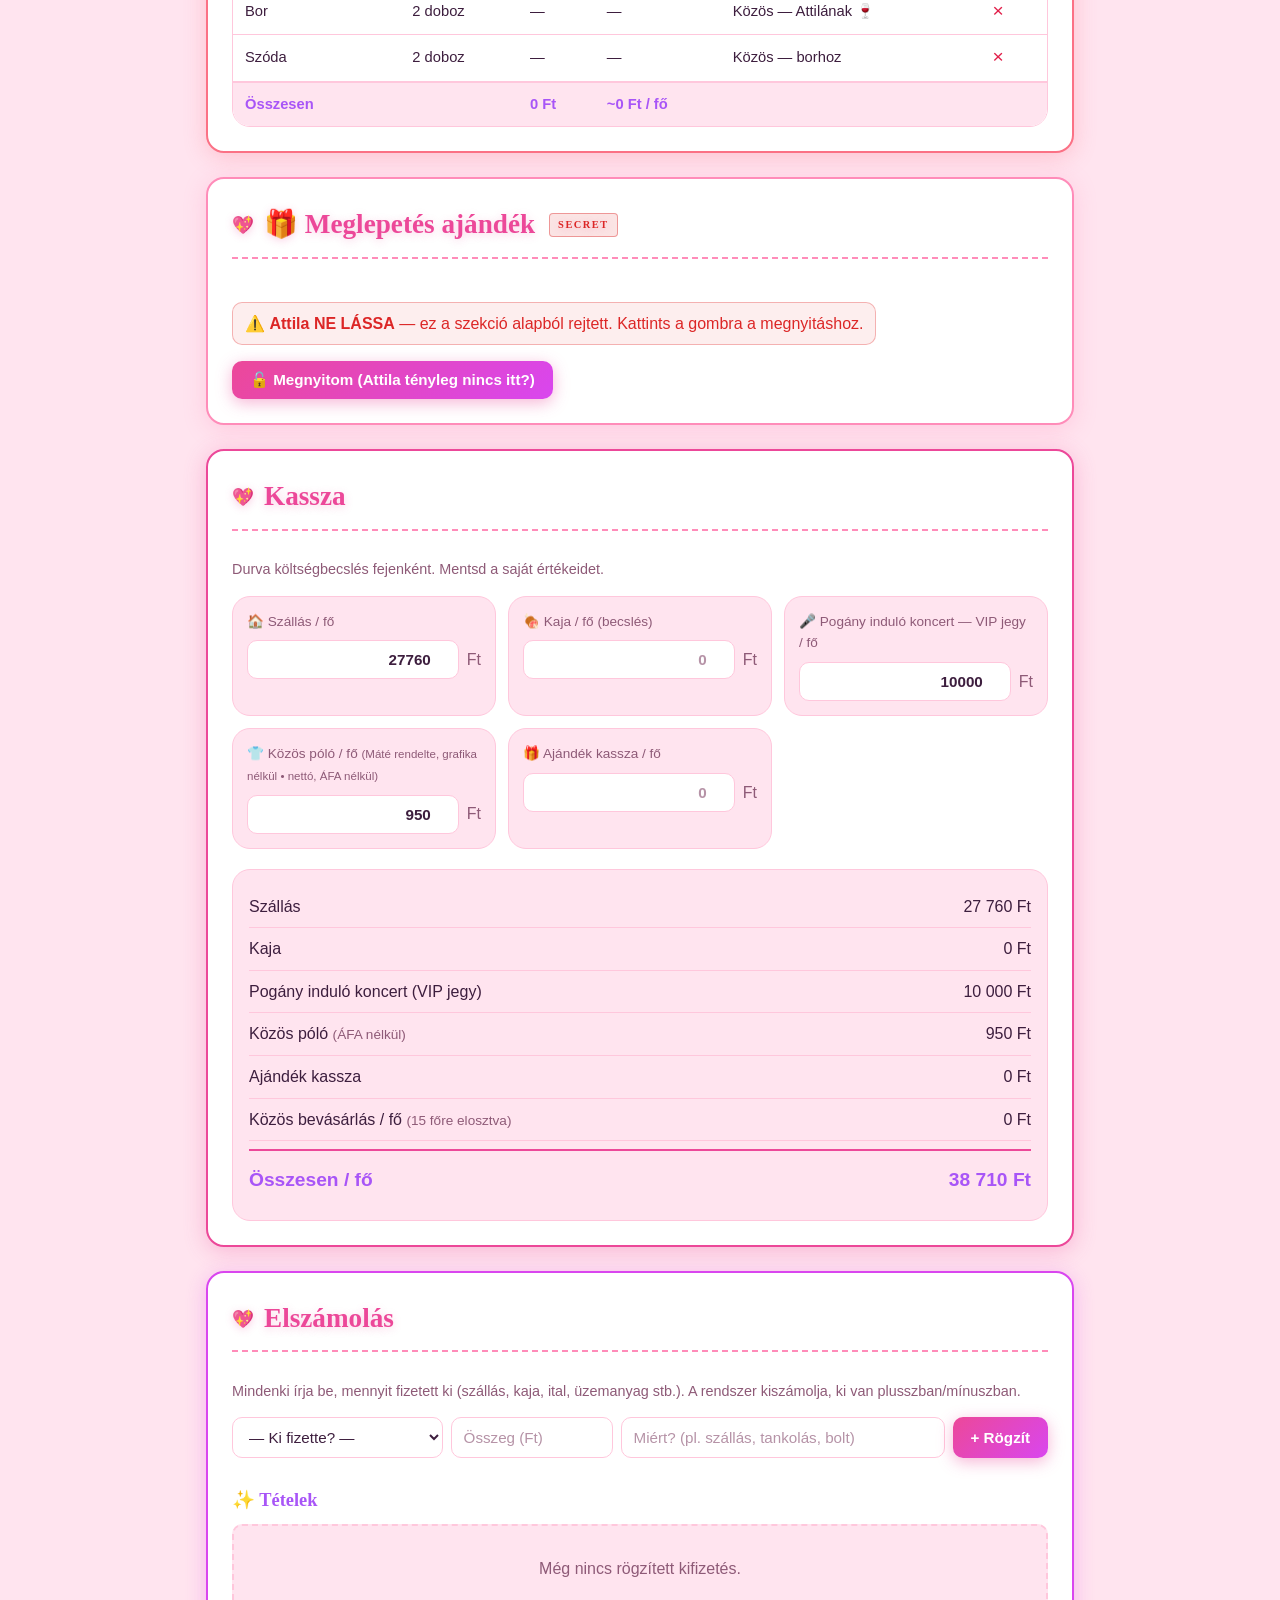
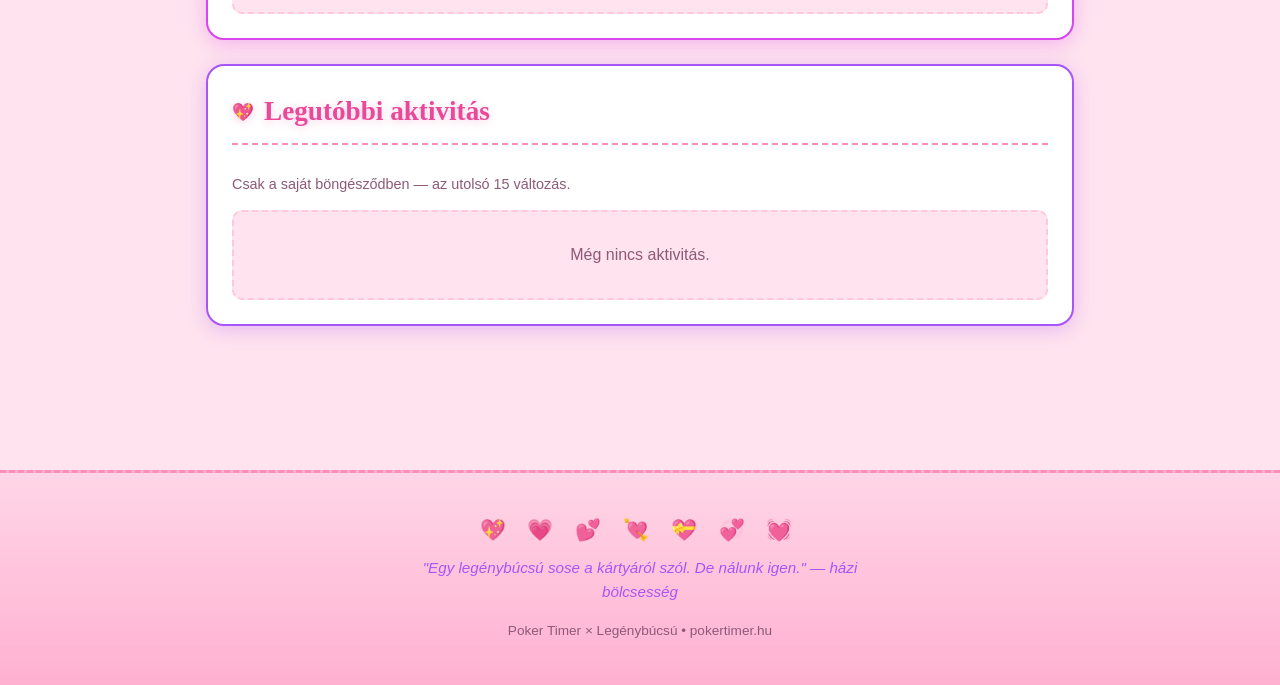
==== commit 6826c088: "Legénybúcsú: Pia szekció + közös póló a kasszában - Új "Pia" szekció (HTML+nav): mindenki saját piát" ====
--- a/legenybucsu/index.html
+++ b/legenybucsu/index.html
@@ -56,6 +56,7 @@
     <a href="#menetrend">Menetrend</a>
     <a href="#lejutas">Autók</a>
     <a href="#eszkozok">Eszközök</a>
+    <a href="#pia">🍻 Pia</a>
     <a href="#bevasarlas">Bevásárlás</a>
     <a href="#meglepetes">🎁 Meglepetés</a>
     <a href="#koltsegek">Kassza</a>
@@ -171,6 +172,29 @@
 
     <ul class="eszkoz-list" id="eszkozList"></ul>
     <div class="empty-state" id="eszkozEmpty">Még nincs eszköz — tedd fel az elsőt.</div>
+</section>
+
+<!-- PIA DISCLAIMER -->
+<section id="pia" class="card">
+    <h2>🍻 Pia — fontos!</h2>
+    <p class="placeholder-note">
+        🍷 Sokan sokféle piát innának, ezért <strong>a piát mindenki magának hozza!</strong>
+        Amit szeretsz inni (sör, tömény, bor, energiaital, amid van) — azt magadnak pakold be.
+        Így az elszámolás is sokkal egyszerűbb lesz 😎
+    </p>
+
+    <h3>Amit KÖZÖSEN dobunk össze</h3>
+    <div class="szallas-facts">
+        <div class="fact">
+            <span class="fact-label">🥃 Attilának</span>
+            <span class="fact-value"><strong>3 liter Jägermeister</strong> — az ünnepeltnek 🎉</span>
+        </div>
+        <div class="fact">
+            <span class="fact-label">🍷 Sorversenyhez</span>
+            <span class="fact-value"><strong>10–15 liter fehér bor</strong> (péntek 19:00, felelős: Radó)</span>
+        </div>
+    </div>
+    <p class="muted">Csak ez a kettő a közös kasszából — minden más egyéni.</p>
 </section>
 
 <!-- BEVÁSÁRLÁS -->
@@ -266,6 +290,13 @@
             </div>
         </label>
         <label class="cost-input">
+            <span class="cost-label">👕 Közös póló / fő <span class="muted-inline">(Máté rendelte, grafika nélkül • nettó, ÁFA nélkül)</span></span>
+            <div class="cost-input-row">
+                <input type="number" id="costTshirt" min="0" step="50" placeholder="950">
+                <span>Ft</span>
+            </div>
+        </label>
+        <label class="cost-input">
             <span class="cost-label">🎁 Ajándék kassza / fő</span>
             <div class="cost-input-row">
                 <input type="number" id="costGift" min="0" step="500" placeholder="0">
@@ -278,6 +309,7 @@
         <div class="cost-row"><span>Szállás</span><span id="cbAccommodation">0 Ft</span></div>
         <div class="cost-row"><span>Kaja</span><span id="cbFood">0 Ft</span></div>
         <div class="cost-row"><span>Pogány induló koncert (VIP jegy)</span><span id="cbConcert">0 Ft</span></div>
+        <div class="cost-row"><span>Közös póló <span class="muted-inline">(ÁFA nélkül)</span></span><span id="cbTshirt">0 Ft</span></div>
         <div class="cost-row"><span>Ajándék kassza</span><span id="cbGift">0 Ft</span></div>
         <div class="cost-row"><span>Közös bevásárlás / fő <span class="muted-inline">(15 főre elosztva)</span></span><span id="cbShopping">0 Ft</span></div>
         <div class="cost-row cost-total"><span>Összesen / fő</span><span id="cbTotal">0 Ft</span></div>
